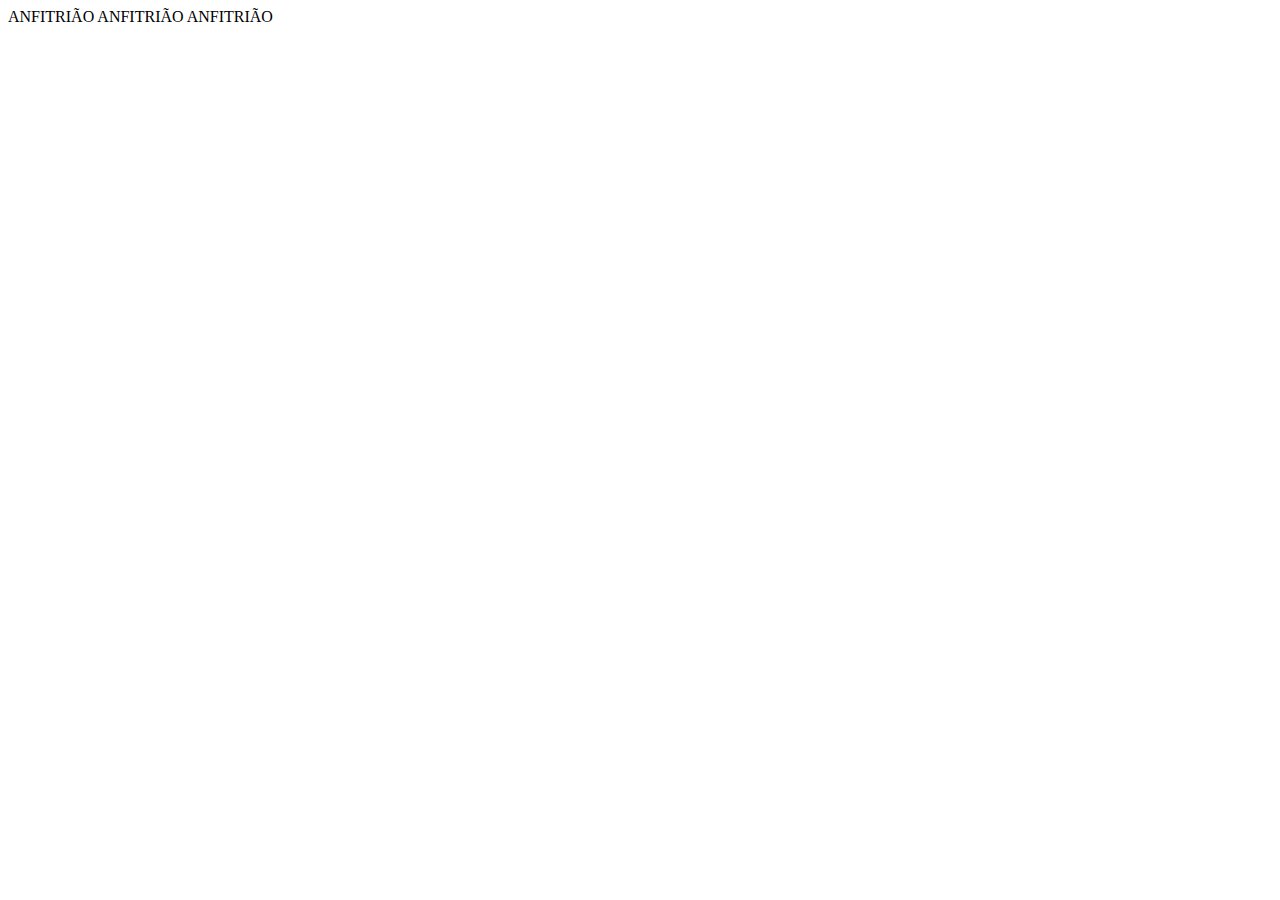
==== index.html @ 02b880a0 "lmpl" ====
<!DOCTYPE html>
<html lang="pt-br">

<head>
    <meta charset="UTF-8">
    <meta http-equiv="X-UA-Compatible" content="IE=edge">
    <meta name="viewport" content="width=device-width, initial-scale=1.0">
    <title>4nFItrião</title>
    <link rel="stylesheet" href="css/style.css">
    <link href='https://fonts.googleapis.com/css?family=Oswald' rel='stylesheet' type='text/css'>
    <link rel="preconnect" href="https://fonts.googleapis.com">
    <link rel="preconnect" href="https://fonts.gstatic.com" crossorigin>
    <link href="https://fonts.googleapis.com/css2?family=Amatic+SC&display=swap" rel="stylesheet">
</head>

<body>

    <div>
        <div class="circle-container">
            <div class="circle"></div>
          </div>
          <div class="circle-container">
            <div class="circle"></div>
          </div>
          <div class="circle-container">
            <div class="circle"></div>
          </div>
          <div class="circle-container">
            <div class="circle"></div>
          </div>
          <div class="circle-container">
            <div class="circle"></div>
          </div>
          <div class="circle-container">
            <div class="circle"></div>
          </div>
          <div class="circle-container">
            <div class="circle"></div>
          </div>
          <div class="circle-container">
            <div class="circle"></div>
          </div>
          <div class="circle-container">
            <div class="circle"></div>
          </div>
          <div class="circle-container">
            <div class="circle"></div>
          </div>
          <div class="circle-container">
            <div class="circle"></div>
          </div>
          <div class="circle-container">
            <div class="circle"></div>
          </div>
          <div class="circle-container">
            <div class="circle"></div>
          </div>
          <div class="circle-container">
            <div class="circle"></div>
          </div>
          <div class="circle-container">
            <div class="circle"></div>
          </div>
          <div class="circle-container">
            <div class="circle"></div>
          </div>
          <div class="circle-container">
            <div class="circle"></div>
          </div>
          <div class="circle-container">
            <div class="circle"></div>
          </div>
          <div class="circle-container">
            <div class="circle"></div>
          </div>
          <div class="circle-container">
            <div class="circle"></div>
          </div>
          <div class="circle-container">
            <div class="circle"></div>
          </div>
          <div class="circle-container">
            <div class="circle"></div>
          </div>
          <div class="circle-container">
            <div class="circle"></div>
          </div>
          <div class="circle-container">
            <div class="circle"></div>
          </div>
          <div class="circle-container">
            <div class="circle"></div>
          </div>
          <div class="circle-container">
            <div class="circle"></div>
          </div>
          <div class="circle-container">
            <div class="circle"></div>
          </div>
          <div class="circle-container">
            <div class="circle"></div>
          </div>
          <div class="circle-container">
            <div class="circle"></div>
          </div>
          <div class="circle-container">
            <div class="circle"></div>
          </div>
          <div class="circle-container">
            <div class="circle"></div>
          </div>
          <div class="circle-container">
            <div class="circle"></div>
          </div>
          <div class="circle-container">
            <div class="circle"></div>
          </div>
          <div class="circle-container">
            <div class="circle"></div>
          </div>
          <div class="circle-container">
            <div class="circle"></div>
          </div>
          <div class="circle-container">
            <div class="circle"></div>
          </div>
          <div class="circle-container">
            <div class="circle"></div>
          </div>
          <div class="circle-container">
            <div class="circle"></div>
          </div>
          <div class="circle-container">
            <div class="circle"></div>
          </div>
          <div class="circle-container">
            <div class="circle"></div>
          </div>
          <div class="circle-container">
            <div class="circle"></div>
          </div>
          <div class="circle-container">
            <div class="circle"></div>
          </div>
          <div class="circle-container">
            <div class="circle"></div>
          </div>
          <div class="circle-container">
            <div class="circle"></div>
          </div>
          <div class="circle-container">
            <div class="circle"></div>
          </div>
          <div class="circle-container">
            <div class="circle"></div>
          </div>
          <div class="circle-container">
            <div class="circle"></div>
          </div>
          <div class="circle-container">
            <div class="circle"></div>
          </div>
          <div class="circle-container">
            <div class="circle"></div>
          </div>
          <div class="circle-container">
            <div class="circle"></div>
          </div>
          <div class="circle-container">
            <div class="circle"></div>
          </div>
          <div class="circle-container">
            <div class="circle"></div>
          </div>
          <div class="circle-container">
            <div class="circle"></div>
          </div>
          <div class="circle-container">
            <div class="circle"></div>
          </div>
          <div class="circle-container">
            <div class="circle"></div>
          </div>
          <div class="circle-container">
            <div class="circle"></div>
          </div>
          <div class="circle-container">
            <div class="circle"></div>
          </div>
          <div class="circle-container">
            <div class="circle"></div>
          </div>
          <div class="circle-container">
            <div class="circle"></div>
          </div>
          <div class="circle-container">
            <div class="circle"></div>
          </div>
          <div class="circle-container">
            <div class="circle"></div>
          </div>
          <div class="circle-container">
            <div class="circle"></div>
          </div>
          <div class="circle-container">
            <div class="circle"></div>
          </div>
          <div class="circle-container">
            <div class="circle"></div>
          </div>
          <div class="circle-container">
            <div class="circle"></div>
          </div>
          <div class="circle-container">
            <div class="circle"></div>
          </div>
          <div class="circle-container">
            <div class="circle"></div>
          </div>
          <div class="circle-container">
            <div class="circle"></div>
          </div>
          <div class="circle-container">
            <div class="circle"></div>
          </div>
          <div class="circle-container">
            <div class="circle"></div>
          </div>
          <div class="circle-container">
            <div class="circle"></div>
          </div>
          <div class="circle-container">
            <div class="circle"></div>
          </div>
          <div class="circle-container">
            <div class="circle"></div>
          </div>
          <div class="circle-container">
            <div class="circle"></div>
          </div>
          <div class="circle-container">
            <div class="circle"></div>
          </div>
          <div class="circle-container">
            <div class="circle"></div>
          </div>
          <div class="circle-container">
            <div class="circle"></div>
          </div>
          <div class="circle-container">
            <div class="circle"></div>
          </div>
          <div class="circle-container">
            <div class="circle"></div>
          </div>
          <div class="circle-container">
            <div class="circle"></div>
          </div>
          <div class="circle-container">
            <div class="circle"></div>
          </div>
          <div class="circle-container">
            <div class="circle"></div>
          </div>
          <div class="circle-container">
            <div class="circle"></div>
          </div>
          <div class="circle-container">
            <div class="circle"></div>
          </div>
          <div class="circle-container">
            <div class="circle"></div>
          </div>
          <div class="circle-container">
            <div class="circle"></div>
          </div>
          <div class="circle-container">
            <div class="circle"></div>
          </div>
          <div class="circle-container">
            <div class="circle"></div>
          </div>
          <div class="circle-container">
            <div class="circle"></div>
          </div>
          <div class="circle-container">
            <div class="circle"></div>
          </div>
          <div class="circle-container">
            <div class="circle"></div>
          </div>
          <div class="circle-container">
            <div class="circle"></div>
          </div>
          <div class="circle-container">
            <div class="circle"></div>
          </div>
          <div class="circle-container">
            <div class="circle"></div>
          </div>
          <div class="circle-container">
            <div class="circle"></div>
          </div>
          <div class="circle-container">
            <div class="circle"></div>
          </div>
          <div class="circle-container">
            <div class="circle"></div>
          </div>
          <div class="circle-container">
            <div class="circle"></div>
          </div>
          <div class="circle-container">
            <div class="circle"></div>
          </div>
          <div class="circle-container">
            <div class="circle"></div>
          </div>
          <div class="circle-container">
            <div class="circle"></div>
          </div>
          <div class="circle-container">
            <div class="circle"></div>
          </div>
          <div class="circle-container">
            <div class="circle"></div>
          </div>
          <div class="circle-container">
            <div class="circle"></div>
          </div>
          <div class="circle-container">
            <div class="circle"></div>
          </div>
          <div class="circle-container">
            <div class="circle"></div>
          </div>
          <div class="circle-container">
            <div class="circle"></div>
          </div>
          <div class="circle-container">
            <div class="circle"></div>
          </div>
          <div class="circle-container">
            <div class="circle"></div>
          </div>
          <div class="circle-container">
            <div class="circle"></div>
          </div>
          <div class="circle-container">
            <div class="circle"></div>
          </div>
          <div class="circle-container">
            <div class="circle"></div>
          </div>
          <div class="circle-container">
            <div class="circle"></div>
          </div>
          <div class="circle-container">
            <div class="circle"></div>
          </div>
          <div class="circle-container">
            <div class="circle"></div>
          </div>
          <div class="circle-container">
            <div class="circle"></div>
          </div>
          <div class="circle-container">
            <div class="circle"></div>
          </div>
          <div class="circle-container">
            <div class="circle"></div>
          </div>
          <div class="circle-container">
            <div class="circle"></div>
          </div>
          <div class="circle-container">
            <div class="circle"></div>
          </div>
          <div class="circle-container">
            <div class="circle"></div>
          </div>
          <div class="circle-container">
            <div class="circle"></div>
          </div>
          <div class="circle-container">
            <div class="circle"></div>
          </div>
          <div class="circle-container">
            <div class="circle"></div>
          </div>
          <div class="circle-container">
            <div class="circle"></div>
          </div>
          <div class="circle-container">
            <div class="circle"></div>
          </div>
          <div class="circle-container">
            <div class="circle"></div>
          </div>
          <div class="circle-container">
            <div class="circle"></div>
          </div>
          <div class="circle-container">
            <div class="circle"></div>
          </div>
          <div class="circle-container">
            <div class="circle"></div>
          </div>
          <div class="circle-container">
            <div class="circle"></div>
          </div>
          <div class="circle-container">
            <div class="circle"></div>
          </div>
          <div class="circle-container">
            <div class="circle"></div>
          </div>
          <div class="circle-container">
            <div class="circle"></div>
          </div>
          <div class="circle-container">
            <div class="circle"></div>
          </div>
          <div class="circle-container">
            <div class="circle"></div>
          </div>
          <div class="circle-container">
            <div class="circle"></div>
          </div>
          <div class="circle-container">
            <div class="circle"></div>
          </div>
          <div class="circle-container">
            <div class="circle"></div>
          </div>
          <div class="circle-container">
            <div class="circle"></div>
          </div>
          <div class="circle-container">
            <div class="circle"></div>
          </div>
          <div class="circle-container">
            <div class="circle"></div>
          </div>
          <div class="circle-container">
            <div class="circle"></div>
          </div>
          <div class="circle-container">
            <div class="circle"></div>
          </div>
          <div class="circle-container">
            <div class="circle"></div>
          </div>
          <div class="circle-container">
            <div class="circle"></div>
          </div>
          <div class="circle-container">
            <div class="circle"></div>
          </div>
          <div class="circle-container">
            <div class="circle"></div>
          </div>
          <div class="circle-container">
            <div class="circle"></div>
          </div>
          <div class="circle-container">
            <div class="circle"></div>
          </div>
          <div class="circle-container">
            <div class="circle"></div>
          </div>
          <div class="circle-container">
            <div class="circle"></div>
          </div>
          <div class="circle-container">
            <div class="circle"></div>
          </div>
          <div class="circle-container">
            <div class="circle"></div>
          </div>
          <div class="circle-container">
            <div class="circle"></div>
          </div>
          <div class="circle-container">
            <div class="circle"></div>
          </div>
          <div class="circle-container">
            <div class="circle"></div>
          </div>
          <div class="circle-container">
            <div class="circle"></div>
          </div>
          <div class="circle-container">
            <div class="circle"></div>
          </div>
          <div class="circle-container">
            <div class="circle"></div>
          </div>
          <div class="circle-container">
            <div class="circle"></div>
          </div>
          <div class="circle-container">
            <div class="circle"></div>
          </div>
          <div class="circle-container">
            <div class="circle"></div>
          </div>
          <div class="circle-container">
            <div class="circle"></div>
          </div>
          <div class="circle-container">
            <div class="circle"></div>
          </div>
          <div class="circle-container">
            <div class="circle"></div>
          </div>
          <div class="circle-container">
            <div class="circle"></div>
          </div>
          <div class="circle-container">
            <div class="circle"></div>
          </div>
          <div class="circle-container">
            <div class="circle"></div>
          </div>
          <div class="circle-container">
            <div class="circle"></div>
          </div>
          <div class="circle-container">
            <div class="circle"></div>
          </div>
          <div class="circle-container">
            <div class="circle"></div>
          </div>
          <div class="circle-container">
            <div class="circle"></div>
          </div>
          <div class="circle-container">
            <div class="circle"></div>
          </div>
          <div class="circle-container">
            <div class="circle"></div>
          </div>
          <div class="circle-container">
            <div class="circle"></div>
          </div>
          <div class="circle-container">
            <div class="circle"></div>
          </div>
          <div class="circle-container">
            <div class="circle"></div>
          </div>
          <div class="circle-container">
            <div class="circle"></div>
          </div>
          <div class="circle-container">
            <div class="circle"></div>
          </div>
          <div class="circle-container">
            <div class="circle"></div>
          </div>
          <div class="circle-container">
            <div class="circle"></div>
          </div>
          <div class="circle-container">
            <div class="circle"></div>
          </div>
          <div class="circle-container">
            <div class="circle"></div>
          </div>
          <div class="circle-container">
            <div class="circle"></div>
          </div>
          <div class="circle-container">
            <div class="circle"></div>
          </div>
          <div class="circle-container">
            <div class="circle"></div>
          </div>
          <div class="circle-container">
            <div class="circle"></div>
          </div>
          <div class="circle-container">
            <div class="circle"></div>
          </div>
          <div class="circle-container">
            <div class="circle"></div>
          </div>
          <div class="circle-container">
            <div class="circle"></div>
          </div>
          <div class="circle-container">
            <div class="circle"></div>
          </div>
          <div class="circle-container">
            <div class="circle"></div>
          </div>
          <div class="circle-container">
            <div class="circle"></div>
          </div>
          <div class="circle-container">
            <div class="circle"></div>
          </div>
          <div class="circle-container">
            <div class="circle"></div>
          </div>
          <div class="circle-container">
            <div class="circle"></div>
          </div>
          <div class="circle-container">
            <div class="circle"></div>
          </div>
          <div class="circle-container">
            <div class="circle"></div>
          </div>
          <div class="circle-container">
            <div class="circle"></div>
          </div>
          <div class="circle-container">
            <div class="circle"></div>
          </div>
          <div class="circle-container">
            <div class="circle"></div>
          </div>
          <div class="circle-container">
            <div class="circle"></div>
          </div>
          <div class="circle-container">
            <div class="circle"></div>
          </div>
          <div class="circle-container">
            <div class="circle"></div>
          </div>
          <div class="circle-container">
            <div class="circle"></div>
          </div>
          <div class="circle-container">
            <div class="circle"></div>
          </div>
          <div class="circle-container">
            <div class="circle"></div>
          </div>
          <div class="circle-container">
            <div class="circle"></div>
          </div>
          <div class="circle-container">
            <div class="circle"></div>
          </div>
          <div class="circle-container">
            <div class="circle"></div>
          </div>
          <div class="circle-container">
            <div class="circle"></div>
          </div>
          <div class="circle-container">
            <div class="circle"></div>
          </div>
          <div class="circle-container">
            <div class="circle"></div>
          </div>
          <div class="circle-container">
            <div class="circle"></div>
          </div>
          <div class="circle-container">
            <div class="circle"></div>
          </div>
          <div class="circle-container">
            <div class="circle"></div>
          </div>
          <div class="circle-container">
            <div class="circle"></div>
          </div>
          <div class="circle-container">
            <div class="circle"></div>
          </div>
          <div class="circle-container">
            <div class="circle"></div>
          </div>
          <div class="circle-container">
            <div class="circle"></div>
          </div>
          <div class="circle-container">
            <div class="circle"></div>
          </div>
          <div class="circle-container">
            <div class="circle"></div>
          </div>
          <div class="circle-container">
            <div class="circle"></div>
          </div>
          <div class="circle-container">
            <div class="circle"></div>
          </div>
          <div class="circle-container">
            <div class="circle"></div>
          </div>
          <div class="circle-container">
            <div class="circle"></div>
          </div>
          <div class="circle-container">
            <div class="circle"></div>
          </div>
          <div class="circle-container">
            <div class="circle"></div>
          </div>
          <div class="circle-container">
            <div class="circle"></div>
          </div>
          <div class="circle-container">
            <div class="circle"></div>
          </div>
          <div class="circle-container">
            <div class="circle"></div>
          </div>
          <div class="circle-container">
            <div class="circle"></div>
          </div>
          <div class="circle-container">
            <div class="circle"></div>
          </div>
          <div class="circle-container">
            <div class="circle"></div>
          </div>
          <div class="circle-container">
            <div class="circle"></div>
          </div>
          <div class="circle-container">
            <div class="circle"></div>
          </div>
          <div class="circle-container">
            <div class="circle"></div>
          </div>
          <div class="circle-container">
            <div class="circle"></div>
          </div>
          <div class="circle-container">
            <div class="circle"></div>
          </div>
          <div class="circle-container">
            <div class="circle"></div>
          </div>
          <div class="circle-container">
            <div class="circle"></div>
          </div>
          <div class="circle-container">
            <div class="circle"></div>
          </div>
          <div class="circle-container">
            <div class="circle"></div>
          </div>
          <div class="circle-container">
            <div class="circle"></div>
          </div>
          <div class="circle-container">
            <div class="circle"></div>
          </div>
          <div class="circle-container">
            <div class="circle"></div>
          </div>
          <div class="circle-container">
            <div class="circle"></div>
          </div>
          <div class="circle-container">
            <div class="circle"></div>
          </div>
          <div class="circle-container">
            <div class="circle"></div>
          </div>
          <div class="circle-container">
            <div class="circle"></div>
          </div>
          <div class="circle-container">
            <div class="circle"></div>
          </div>
          <div class="circle-container">
            <div class="circle"></div>
          </div>
          <div class="circle-container">
            <div class="circle"></div>
          </div>
          <div class="circle-container">
            <div class="circle"></div>
          </div>
          <div class="circle-container">
            <div class="circle"></div>
          </div>
          <div class="circle-container">
            <div class="circle"></div>
          </div>
          <div class="circle-container">
            <div class="circle"></div>
          </div>
          <div class="circle-container">
            <div class="circle"></div>
          </div>
          <div class="circle-container">
            <div class="circle"></div>
          </div>
          <div class="circle-container">
            <div class="circle"></div>
          </div>
          <div class="circle-container">
            <div class="circle"></div>
          </div>
          <div class="circle-container">
            <div class="circle"></div>
          </div>
          <div class="circle-container">
            <div class="circle"></div>
          </div>
          <div class="circle-container">
            <div class="circle"></div>
          </div>
          <div class="circle-container">
            <div class="circle"></div>
          </div>
          <div class="circle-container">
            <div class="circle"></div>
          </div>
          <div class="circle-container">
            <div class="circle"></div>
          </div>
          <div class="circle-container">
            <div class="circle"></div>
          </div>
          <div class="circle-container">
            <div class="circle"></div>
          </div>
          <div class="circle-container">
            <div class="circle"></div>
          </div>
          <div class="circle-container">
            <div class="circle"></div>
          </div>
          <div class="circle-container">
            <div class="circle"></div>
          </div>
          <div class="circle-container">
            <div class="circle"></div>
          </div>
          <div class="circle-container">
            <div class="circle"></div>
          </div>
          <div class="circle-container">
            <div class="circle"></div>
          </div>
          <div class="circle-container">
            <div class="circle"></div>
          </div>
          <div class="circle-container">
            <div class="circle"></div>
          </div>
          <div class="circle-container">
            <div class="circle"></div>
          </div>
          <div class="circle-container">
            <div class="circle"></div>
          </div>
          <div class="circle-container">
            <div class="circle"></div>
          </div>
          <div class="circle-container">
            <div class="circle"></div>
          </div>
          <div class="circle-container">
            <div class="circle"></div>
          </div>
          <div class="circle-container">
            <div class="circle"></div>
          </div>
          <div class="circle-container">
            <div class="circle"></div>
          </div>
          <div class="circle-container">
            <div class="circle"></div>
          </div>
          <div class="circle-container">
            <div class="circle"></div>
          </div>
          <div class="circle-container">
            <div class="circle"></div>
          </div>
          <div class="circle-container">
            <div class="circle"></div>
          </div>
          <div class="circle-container">
            <div class="circle"></div>
          </div>
          <div class="circle-container">
            <div class="circle"></div>
          </div>
          <div class="circle-container">
            <div class="circle"></div>
          </div>
          <div class="circle-container">
            <div class="circle"></div>
          </div>
          <div class="circle-container">
            <div class="circle"></div>
          </div>
          <div class="circle-container">
            <div class="circle"></div>
          </div>
          <div class="circle-container">
            <div class="circle"></div>
          </div>
          <div class="circle-container">
            <div class="circle"></div>
          </div>
          <div class="circle-container">
            <div class="circle"></div>
          </div>
          <div class="circle-container">
            <div class="circle"></div>
          </div>
          <div class="circle-container">
            <div class="circle"></div>
          </div>
          <div class="circle-container">
            <div class="circle"></div>
          </div>
          <div class="circle-container">
            <div class="circle"></div>
          </div>
          <div class="circle-container">
            <div class="circle"></div>
          </div>
          <div class="circle-container">
            <div class="circle"></div>
          </div>
          <div class="circle-container">
            <div class="circle"></div>
          </div>
          <div class="circle-container">
            <div class="circle"></div>
          </div>
          <div class="circle-container">
            <div class="circle"></div>
          </div>
          <div class="circle-container">
            <div class="circle"></div>
          </div>
          <div class="circle-container">
            <div class="circle"></div>
          </div>
          <div class="circle-container">
            <div class="circle"></div>
          </div>
          <div class="circle-container">
            <div class="circle"></div>
          </div>
          <div class="circle-container">
            <div class="circle"></div>
          </div>
          <div class="circle-container">
            <div class="circle"></div>
          </div>
          <div class="circle-container">
            <div class="circle"></div>
          </div>
          <div class="circle-container">
            <div class="circle"></div>
          </div>
          <div class="circle-container">
            <div class="circle"></div>
          </div>
          <div class="circle-container">
            <div class="circle"></div>
          </div>
          <div class="circle-container">
            <div class="circle"></div>
          </div>
          <div class="circle-container">
            <div class="circle"></div>
          </div>
          <div class="circle-container">
            <div class="circle"></div>
          </div>
          <div class="circle-container">
            <div class="circle"></div>
          </div>
          <div class="circle-container">
            <div class="circle"></div>
          </div>
          <div class="circle-container">
            <div class="circle"></div>
          </div>
          <div class="circle-container">
            <div class="circle"></div>
          </div>
          <div class="circle-container">
            <div class="circle"></div>
          </div>
          <div class="circle-container">
            <div class="circle"></div>
          </div>
          <div class="circle-container">
            <div class="circle"></div>
          </div>
          <div class="circle-container">
            <div class="circle"></div>
          </div>
          <div class="circle-container">
            <div class="circle"></div>
          </div>
          <div class="circle-container">
            <div class="circle"></div>
          </div>
          <div class="circle-container">
            <div class="circle"></div>
          </div>
          <div class="circle-container">
            <div class="circle"></div>
          </div>
          <div class="circle-container">
            <div class="circle"></div>
          </div>
          <div class="circle-container">
            <div class="circle"></div>
          </div>
          <div class="circle-container">
            <div class="circle"></div>
          </div>
          <div class="circle-container">
            <div class="circle"></div>
          </div>
          <div class="circle-container">
            <div class="circle"></div>
          </div>
          <div class="circle-container">
            <div class="circle"></div>
          </div>
          <div class="circle-container">
            <div class="circle"></div>
          </div>
          <div class="circle-container">
            <div class="circle"></div>
          </div>
          <div class="circle-container">
            <div class="circle"></div>
          </div>
          <div class="circle-container">
            <div class="circle"></div>
          </div>
          <div class="circle-container">
            <div class="circle"></div>
          </div>
          <div class="circle-container">
            <div class="circle"></div>
          </div>
          <div class="circle-container">
            <div class="circle"></div>
          </div>
          <div class="circle-container">
            <div class="circle"></div>
          </div>
          <div class="circle-container">
            <div class="circle"></div>
          </div>
          <div class="circle-container">
            <div class="circle"></div>
          </div>
          <div class="circle-container">
            <div class="circle"></div>
          </div>
          <div class="circle-container">
            <div class="circle"></div>
          </div>
          <div class="circle-container">
            <div class="circle"></div>
          </div>
          <div class="circle-container">
            <div class="circle"></div>
          </div>
          <div class="circle-container">
            <div class="circle"></div>
          </div>
          <div class="circle-container">
            <div class="circle"></div>
          </div>
          <div class="circle-container">
            <div class="circle"></div>
          </div>
          <div class="circle-container">
            <div class="circle"></div>
          </div>
          <div class="circle-container">
            <div class="circle"></div>
          </div>
          <div class="circle-container">
            <div class="circle"></div>
          </div>
          <div class="circle-container">
            <div class="circle"></div>
          </div>
          <div class="circle-container">
            <div class="circle"></div>
          </div>
          <div class="circle-container">
            <div class="circle"></div>
          </div>
          <div class="circle-container">
            <div class="circle"></div>
          </div>
          <div class="circle-container">
            <div class="circle"></div>
          </div>
          <div class="circle-container">
            <div class="circle"></div>
          </div>
          <div class="circle-container">
            <div class="circle"></div>
          </div>
          <div class="circle-container">
            <div class="circle"></div>
          </div>
          <div class="circle-container">
            <div class="circle"></div>
          </div>
          <div class="circle-container">
            <div class="circle"></div>
          </div>
          <div class="circle-container">
            <div class="circle"></div>
          </div>
          <div class="circle-container">
            <div class="circle"></div>
          </div>
          <div class="circle-container">
            <div class="circle"></div>
          </div>
          <div class="circle-container">
            <div class="circle"></div>
          </div>
          <div class="circle-container">
            <div class="circle"></div>
          </div>
          <div class="circle-container">
            <div class="circle"></div>
          </div>
          <div class="circle-container">
            <div class="circle"></div>
          </div>
          <div class="circle-container">
            <div class="circle"></div>
          </div>
          <div class="circle-container">
            <div class="circle"></div>
          </div>
          <div class="circle-container">
            <div class="circle"></div>
          </div>
          <div class="circle-container">
            <div class="circle"></div>
          </div>
          <div class="circle-container">
            <div class="circle"></div>
          </div>
          <div class="circle-container">
            <div class="circle"></div>
          </div>
          <div class="circle-container">
            <div class="circle"></div>
          </div>
          <div class="circle-container">
            <div class="circle"></div>
          </div>
          <div class="circle-container">
            <div class="circle"></div>
          </div>
          <div class="circle-container">
            <div class="circle"></div>
          </div>
          <div class="circle-container">
            <div class="circle"></div>
          </div>
          <div class="circle-container">
            <div class="circle"></div>
          </div>
          <div class="circle-container">
            <div class="circle"></div>
          </div>
          <div class="circle-container">
            <div class="circle"></div>
          </div>
          <div class="circle-container">
            <div class="circle"></div>
          </div>
          <div class="circle-container">
            <div class="circle"></div>
          </div>
          <div class="circle-container">
            <div class="circle"></div>
          </div>
          <div class="circle-container">
            <div class="circle"></div>
          </div>
          <div class="circle-container">
            <div class="circle"></div>
          </div>
          <div class="circle-container">
            <div class="circle"></div>
          </div>
          <div class="circle-container">
            <div class="circle"></div>
          </div>
          <div class="circle-container">
            <div class="circle"></div>
          </div>
          <div class="circle-container">
            <div class="circle"></div>
          </div>
          <div class="circle-container">
            <div class="circle"></div>
          </div>
          <div class="circle-container">
            <div class="circle"></div>
          </div>
          <div class="circle-container">
            <div class="circle"></div>
          </div>
          <div class="circle-container">
            <div class="circle"></div>
          </div>
          <div class="circle-container">
            <div class="circle"></div>
          </div>
          <div class="circle-container">
            <div class="circle"></div>
          </div>
          <div class="circle-container">
            <div class="circle"></div>
          </div>
          <div class="circle-container">
            <div class="circle"></div>
          </div>
          <div class="circle-container">
            <div class="circle"></div>
          </div>
          <div class="circle-container">
            <div class="circle"></div>
          </div>
          <div class="circle-container">
            <div class="circle"></div>
          </div>
          <div class="circle-container">
            <div class="circle"></div>
          </div>
          <div class="circle-container">
            <div class="circle"></div>
          </div>
          <div class="circle-container">
            <div class="circle"></div>
          </div>
          <div class="circle-container">
            <div class="circle"></div>
          </div>
          <div class="circle-container">
            <div class="circle"></div>
          </div>
          <div class="circle-container">
            <div class="circle"></div>
          </div>
          <div class="circle-container">
            <div class="circle"></div>
          </div>
          <div class="circle-container">
            <div class="circle"></div>
          </div>
          <div class="circle-container">
            <div class="circle"></div>
          </div>
          <div class="circle-container">
            <div class="circle"></div>
          </div>
          <div class="circle-container">
            <div class="circle"></div>
          </div>
          <div class="circle-container">
            <div class="circle"></div>
          </div>
          <div class="circle-container">
            <div class="circle"></div>
          </div>
          <div class="circle-container">
            <div class="circle"></div>
          </div>
          <div class="circle-container">
            <div class="circle"></div>
          </div>
          <div class="circle-container">
            <div class="circle"></div>
          </div>
          <div class="circle-container">
            <div class="circle"></div>
          </div>
          <div class="circle-container">
            <div class="circle"></div>
          </div>
          <div class="circle-container">
            <div class="circle"></div>
          </div>
          <div class="circle-container">
            <div class="circle"></div>
          </div>
          <div class="circle-container">
            <div class="circle"></div>
          </div>
          <div class="circle-container">
            <div class="circle"></div>
          </div>
          <div class="circle-container">
            <div class="circle"></div>
          </div>
          <div class="circle-container">
            <div class="circle"></div>
          </div>
          <div class="circle-container">
            <div class="circle"></div>
          </div>
          <div class="circle-container">
            <div class="circle"></div>
          </div>
          <div class="circle-container">
            <div class="circle"></div>
          </div>
          <div class="circle-container">
            <div class="circle"></div>
          </div>
          <div class="circle-container">
            <div class="circle"></div>
          </div>
          <div class="circle-container">
            <div class="circle"></div>
          </div>
          <div class="circle-container">
            <div class="circle"></div>
          </div>
          <div class="circle-container">
            <div class="circle"></div>
          </div>
          <div class="circle-container">
            <div class="circle"></div>
          </div>
          <div class="circle-container">
            <div class="circle"></div>
          </div>
          <div class="circle-container">
            <div class="circle"></div>
          </div>
          <div class="circle-container">
            <div class="circle"></div>
          </div>
          <div class="circle-container">
            <div class="circle"></div>
          </div>
          <div class="circle-container">
            <div class="circle"></div>
          </div>
          <div class="circle-container">
            <div class="circle"></div>
          </div>
          <div class="circle-container">
            <div class="circle"></div>
          </div>
          <div class="circle-container">
            <div class="circle"></div>
          </div>
          <div class="circle-container">
            <div class="circle"></div>
          </div>
          <div class="circle-container">
            <div class="circle"></div>
          </div>
          <div class="circle-container">
            <div class="circle"></div>
          </div>
          <div class="circle-container">
            <div class="circle"></div>
          </div>
          <div class="circle-container">
            <div class="circle"></div>
          </div>
          <div class="circle-container">
            <div class="circle"></div>
          </div>
          <div class="circle-container">
            <div class="circle"></div>
          </div>
          <div class="circle-container">
            <div class="circle"></div>
          </div>
          <div class="circle-container">
            <div class="circle"></div>
          </div>
          <div class="circle-container">
            <div class="circle"></div>
          </div>
          <div class="circle-container">
            <div class="circle"></div>
          </div>
          <div class="circle-container">
            <div class="circle"></div>
          </div>
          <div class="circle-container">
            <div class="circle"></div>
          </div>
          <div class="circle-container">
            <div class="circle"></div>
          </div>
          <div class="circle-container">
            <div class="circle"></div>
          </div>
          <div class="circle-container">
            <div class="circle"></div>
          </div>
          <div class="circle-container">
            <div class="circle"></div>
          </div>
          <div class="circle-container">
            <div class="circle"></div>
          </div>
          <div class="circle-container">
            <div class="circle"></div>
          </div>
          <div class="circle-container">
            <div class="circle"></div>
          </div>
          <div class="circle-container">
            <div class="circle"></div>
          </div>
          <div class="circle-container">
            <div class="circle"></div>
          </div>
          <div class="circle-container">
            <div class="circle"></div>
          </div>
          <div class="circle-container">
            <div class="circle"></div>
          </div>
          <div class="circle-container">
            <div class="circle"></div>
          </div>
          <div class="circle-container">
            <div class="circle"></div>
          </div>
          <div class="circle-container">
            <div class="circle"></div>
          </div>
          <div class="circle-container">
            <div class="circle"></div>
          </div>
          <div class="circle-container">
            <div class="circle"></div>
          </div>
          <div class="circle-container">
            <div class="circle"></div>
          </div>
          <div class="circle-container">
            <div class="circle"></div>
          </div>
          <div class="circle-container">
            <div class="circle"></div>
          </div>
          <div class="circle-container">
            <div class="circle"></div>
          </div>
          <div class="circle-container">
            <div class="circle"></div>
          </div>
          <div class="circle-container">
            <div class="circle"></div>
          </div>
          <div class="circle-container">
            <div class="circle"></div>
          </div>
          <div class="circle-container">
            <div class="circle"></div>
          </div>
          <div class="circle-container">
            <div class="circle"></div>
          </div>
          <div class="circle-container">
            <div class="circle"></div>
          </div>
          <div class="circle-container">
            <div class="circle"></div>
          </div>
          <div class="circle-container">
            <div class="circle"></div>
          </div>
          <div class="circle-container">
            <div class="circle"></div>
          </div>
          <div class="circle-container">
            <div class="circle"></div>
          </div>
          <div class="circle-container">
            <div class="circle"></div>
          </div>
          <div class="circle-container">
            <div class="circle"></div>
          </div>
          <div class="circle-container">
            <div class="circle"></div>
          </div>
          <div class="circle-container">
            <div class="circle"></div>
          </div>
          <div class="circle-container">
            <div class="circle"></div>
          </div>
          <div class="circle-container">
            <div class="circle"></div>
          </div>
          <div class="circle-container">
            <div class="circle"></div>
          </div>
          <div class="circle-container">
            <div class="circle"></div>
          </div>
          <div class="circle-container">
            <div class="circle"></div>
          </div>
          <div class="circle-container">
            <div class="circle"></div>
          </div>
          <div class="circle-container">
            <div class="circle"></div>
          </div>
          <div class="circle-container">
            <div class="circle"></div>
          </div>
          <div class="circle-container">
            <div class="circle"></div>
          </div>
          <div class="circle-container">
            <div class="circle"></div>
          </div>
          <div class="circle-container">
            <div class="circle"></div>
          </div>
          <div class="circle-container">
            <div class="circle"></div>
          </div>
          <div class="circle-container">
            <div class="circle"></div>
          </div>
          <div class="circle-container">
            <div class="circle"></div>
          </div>
          <div class="circle-container">
            <div class="circle"></div>
          </div>
          <div class="circle-container">
            <div class="circle"></div>
          </div>
          <div class="circle-container">
            <div class="circle"></div>
          </div>
          <div class="circle-container">
            <div class="circle"></div>
          </div>
          <div class="circle-container">
            <div class="circle"></div>
          </div>
          <div class="circle-container">
            <div class="circle"></div>
          </div>
          <div class="circle-container">
            <div class="circle"></div>
          </div>
          <div class="circle-container">
            <div class="circle"></div>
          </div>
          <div class="circle-container">
            <div class="circle"></div>
          </div>
          <div class="circle-container">
            <div class="circle"></div>
          </div>
          <div class="circle-container">
            <div class="circle"></div>
          </div>
          <div class="circle-container">
            <div class="circle"></div>
          </div>
          <div class="circle-container">
            <div class="circle"></div>
          </div>
          <div class="circle-container">
            <div class="circle"></div>
          </div>
          <div class="circle-container">
            <div class="circle"></div>
          </div>
          <div class="circle-container">
            <div class="circle"></div>
          </div>
          <div class="circle-container">
            <div class="circle"></div>
          </div>
          <div class="circle-container">
            <div class="circle"></div>
          </div>
          <div class="circle-container">
            <div class="circle"></div>
          </div>
          <div class="circle-container">
            <div class="circle"></div>
          </div>
          <div class="circle-container">
            <div class="circle"></div>
          </div>
          <div class="circle-container">
            <div class="circle"></div>
          </div>
          <div class="circle-container">
            <div class="circle"></div>
          </div>
          <div class="circle-container">
            <div class="circle"></div>
          </div>
          <div class="circle-container">
            <div class="circle"></div>
          </div>
          <div class="circle-container">
            <div class="circle"></div>
          </div>
          <div class="circle-container">
            <div class="circle"></div>
          </div>
          <div class="circle-container">
            <div class="circle"></div>
          </div>
          <div class="circle-container">
            <div class="circle"></div>
          </div>
          <div class="circle-container">
            <div class="circle"></div>
          </div>
          <div class="circle-container">
            <div class="circle"></div>
          </div>
          <div class="circle-container">
            <div class="circle"></div>
          </div>
          <div class="circle-container">
            <div class="circle"></div>
          </div>
          <div class="circle-container">
            <div class="circle"></div>
          </div>
          <div class="circle-container">
            <div class="circle"></div>
          </div>
          <div class="circle-container">
            <div class="circle"></div>
          </div>
          <div class="circle-container">
            <div class="circle"></div>
          </div>
          <div class="circle-container">
            <div class="circle"></div>
          </div>
          <div class="circle-container">
            <div class="circle"></div>
          </div>
          <div class="circle-container">
            <div class="circle"></div>
          </div>
          <div class="circle-container">
            <div class="circle"></div>
          </div>
          <div class="circle-container">
            <div class="circle"></div>
          </div>
          <div class="circle-container">
            <div class="circle"></div>
          </div>
          <div class="circle-container">
            <div class="circle"></div>
          </div>
          <div class="circle-container">
            <div class="circle"></div>
          </div>
          <div class="circle-container">
            <div class="circle"></div>
          </div>
          <div class="circle-container">
            <div class="circle"></div>
          </div>
          <div class="circle-container">
            <div class="circle"></div>
          </div>
          <div class="circle-container">
            <div class="circle"></div>
          </div>
          <div class="circle-container">
            <div class="circle"></div>
          </div>
          <div class="circle-container">
            <div class="circle"></div>
          </div>
          <div class="circle-container">
            <div class="circle"></div>
          </div>
          <div class="circle-container">
            <div class="circle"></div>
          </div>
          <div class="circle-container">
            <div class="circle"></div>
          </div>
          <div class="circle-container">
            <div class="circle"></div>
          </div>
          <div class="circle-container">
            <div class="circle"></div>
          </div>
          <div class="circle-container">
            <div class="circle"></div>
          </div>
          <div class="circle-container">
            <div class="circle"></div>
          </div>
          <div class="circle-container">
            <div class="circle"></div>
          </div>
          <div class="circle-container">
            <div class="circle"></div>
          </div>
          <div class="circle-container">
            <div class="circle"></div>
          </div>
          <div class="circle-container">
            <div class="circle"></div>
          </div>
          <div class="circle-container">
            <div class="circle"></div>
          </div>
          <div class="circle-container">
            <div class="circle"></div>
          </div>
          <div class="circle-container">
            <div class="circle"></div>
          </div>
          <div class="circle-container">
            <div class="circle"></div>
          </div>
          <div class="circle-container">
            <div class="circle"></div>
          </div>
          <div class="circle-container">
            <div class="circle"></div>
          </div>
          <div class="circle-container">
            <div class="circle"></div>
          </div>
          <div class="circle-container">
            <div class="circle"></div>
          </div>
          <div class="circle-container">
            <div class="circle"></div>
          </div>
          <div class="circle-container">
            <div class="circle"></div>
          </div>
          <div class="circle-container">
            <div class="circle"></div>
          </div>
          <div class="circle-container">
            <div class="circle"></div>
          </div>
          <div class="circle-container">
            <div class="circle"></div>
          </div>
          <div class="circle-container">
            <div class="circle"></div>
          </div>
          <div class="circle-container">
            <div class="circle"></div>
          </div>
          <div class="circle-container">
            <div class="circle"></div>
          </div>
          <div class="circle-container">
            <div class="circle"></div>
          </div>
          <div class="circle-container">
            <div class="circle"></div>
          </div>
          <div class="circle-container">
            <div class="circle"></div>
          </div>
          <div class="circle-container">
            <div class="circle"></div>
          </div>
          <div class="circle-container">
            <div class="circle"></div>
          </div>
          <div class="circle-container">
            <div class="circle"></div>
          </div>
          <div class="circle-container">
            <div class="circle"></div>
          </div>
          <div class="circle-container">
            <div class="circle"></div>
          </div>
          <div class="circle-container">
            <div class="circle"></div>
          </div>
          <div class="circle-container">
            <div class="circle"></div>
          </div>
          <div class="circle-container">
            <div class="circle"></div>
          </div>
          <div class="circle-container">
            <div class="circle"></div>
          </div>
          <div class="circle-container">
            <div class="circle"></div>
          </div>
          <div class="circle-container">
            <div class="circle"></div>
          </div>
          <div class="circle-container">
            <div class="circle"></div>
          </div>
          <div class="circle-container">
            <div class="circle"></div>
          </div>
          <div class="circle-container">
            <div class="circle"></div>
          </div>
          <div class="circle-container">
            <div class="circle"></div>
          </div>
          <div class="circle-container">
            <div class="circle"></div>
          </div>
          <div class="circle-container">
            <div class="circle"></div>
          </div>
          <div class="circle-container">
            <div class="circle"></div>
          </div>
          <div class="circle-container">
            <div class="circle"></div>
          </div>
          <div class="circle-container">
            <div class="circle"></div>
          </div>
          <div class="circle-container">
            <div class="circle"></div>
          </div>
          <div class="circle-container">
            <div class="circle"></div>
          </div>
          <div class="circle-container">
            <div class="circle"></div>
          </div>
          <div class="circle-container">
            <div class="circle"></div>
          </div>
          <div class="circle-container">
            <div class="circle"></div>
          </div>
          <div class="circle-container">
            <div class="circle"></div>
          </div>
          <div class="circle-container">
            <div class="circle"></div>
          </div>
          <div class="circle-container">
            <div class="circle"></div>
          </div>
          <div class="circle-container">
            <div class="circle"></div>
          </div>
          <div class="circle-container">
            <div class="circle"></div>
          </div>
          <div class="circle-container">
            <div class="circle"></div>
          </div>
          <div class="circle-container">
            <div class="circle"></div>
          </div>
          <div class="circle-container">
            <div class="circle"></div>
          </div>
          <div class="circle-container">
            <div class="circle"></div>
          </div>
          <div class="circle-container">
            <div class="circle"></div>
          </div>
          <div class="circle-container">
            <div class="circle"></div>
          </div>
          <div class="circle-container">
            <div class="circle"></div>
          </div>
          <div class="circle-container">
            <div class="circle"></div>
          </div>
          <div class="circle-container">
            <div class="circle"></div>
          </div>
          <div class="circle-container">
            <div class="circle"></div>
          </div>
          <div class="circle-container">
            <div class="circle"></div>
          </div>
          <div class="circle-container">
            <div class="circle"></div>
          </div>
          <div class="circle-container">
            <div class="circle"></div>
          </div>
          <div class="circle-container">
            <div class="circle"></div>
          </div>
          <div class="circle-container">
            <div class="circle"></div>
          </div>
          <div class="circle-container">
            <div class="circle"></div>
          </div>
          <div class="circle-container">
            <div class="circle"></div>
          </div>
          <div class="circle-container">
            <div class="circle"></div>
          </div>
          <div class="circle-container">
            <div class="circle"></div>
          </div>
          <div class="circle-container">
            <div class="circle"></div>
          </div>
          <div class="circle-container">
            <div class="circle"></div>
          </div>
          <div class="circle-container">
            <div class="circle"></div>
          </div>
          <div class="circle-container">
            <div class="circle"></div>
          </div>
          <div class="circle-container">
            <div class="circle"></div>
          </div>
          <div class="circle-container">
            <div class="circle"></div>
          </div>
          <div class="circle-container">
            <div class="circle"></div>
          </div>
          <div class="circle-container">
            <div class="circle"></div>
          </div>
          <div class="circle-container">
            <div class="circle"></div>
          </div>
          <div class="circle-container">
            <div class="circle"></div>
          </div>
          <div class="circle-container">
            <div class="circle"></div>
          </div>
          <div class="circle-container">
            <div class="circle"></div>
          </div>
          <div class="circle-container">
            <div class="circle"></div>
          </div>
          <div class="circle-container">
            <div class="circle"></div>
          </div>
          <div class="circle-container">
            <div class="circle"></div>
          </div>
          <div class="circle-container">
            <div class="circle"></div>
          </div>
          <div class="circle-container">
            <div class="circle"></div>
          </div>
          <div class="circle-container">
            <div class="circle"></div>
          </div>
          <div class="circle-container">
            <div class="circle"></div>
          </div>
          <div class="circle-container">
            <div class="circle"></div>
          </div>
          <div class="circle-container">
            <div class="circle"></div>
          </div>
          <div class="circle-container">
            <div class="circle"></div>
          </div>
          <div class="circle-container">
            <div class="circle"></div>
          </div>
          <div class="circle-container">
            <div class="circle"></div>
          </div>
          <div class="circle-container">
            <div class="circle"></div>
          </div>
          <div class="circle-container">
            <div class="circle"></div>
          </div>
          <div class="circle-container">
            <div class="circle"></div>
          </div>
          <div class="circle-container">
            <div class="circle"></div>
          </div>
          <div class="circle-container">
            <div class="circle"></div>
          </div>
          <div class="circle-container">
            <div class="circle"></div>
          </div>
          <div class="circle-container">
            <div class="circle"></div>
          </div>
          <div class="circle-container">
            <div class="circle"></div>
          </div>
          <div class="circle-container">
            <div class="circle"></div>
          </div>
          <div class="circle-container">
            <div class="circle"></div>
          </div>
          <div class="circle-container">
            <div class="circle"></div>
          </div>
          <div class="circle-container">
            <div class="circle"></div>
          </div>
          <div class="circle-container">
            <div class="circle"></div>
          </div>
          <div class="circle-container">
            <div class="circle"></div>
          </div>
          <div class="circle-container">
            <div class="circle"></div>
          </div>
          <div class="circle-container">
            <div class="circle"></div>
          </div>
          <div class="circle-container">
            <div class="circle"></div>
          </div>
          <div class="circle-container">
            <div class="circle"></div>
          </div>
          <div class="circle-container">
            <div class="circle"></div>
          </div>
          <div class="circle-container">
            <div class="circle"></div>
          </div>
          <div class="circle-container">
            <div class="circle"></div>
          </div>
          <div class="circle-container">
            <div class="circle"></div>
          </div>
          <div class="circle-container">
            <div class="circle"></div>
          </div>
          <div class="circle-container">
            <div class="circle"></div>
          </div>
          <div class="circle-container">
            <div class="circle"></div>
          </div>
          <div class="circle-container">
            <div class="circle"></div>
          </div>
          <div class="circle-container">
            <div class="circle"></div>
          </div>
          <div class="circle-container">
            <div class="circle"></div>
          </div>
          <div class="circle-container">
            <div class="circle"></div>
          </div>
          <div class="circle-container">
            <div class="circle"></div>
          </div>
          <div class="circle-container">
            <div class="circle"></div>
          </div>
          <div class="circle-container">
            <div class="circle"></div>
          </div>
          <div class="circle-container">
            <div class="circle"></div>
          </div>
          <div class="circle-container">
            <div class="circle"></div>
          </div>
          <div class="circle-container">
            <div class="circle"></div>
          </div>
          <div class="circle-container">
            <div class="circle"></div>
          </div>
          <div class="circle-container">
            <div class="circle"></div>
          </div>
          <div class="circle-container">
            <div class="circle"></div>
          </div>
          <div class="circle-container">
            <div class="circle"></div>
          </div>
          <div class="circle-container">
            <div class="circle"></div>
          </div>
          <div class="circle-container">
            <div class="circle"></div>
          </div>
          <div class="circle-container">
            <div class="circle"></div>
          </div>
          <div class="circle-container">
            <div class="circle"></div>
          </div>
          <div class="circle-container">
            <div class="circle"></div>
          </div>
          <div class="circle-container">
            <div class="circle"></div>
          </div>
          <div class="circle-container">
            <div class="circle"></div>
          </div>
          <div class="circle-container">
            <div class="circle"></div>
          </div>
          <div class="circle-container">
            <div class="circle"></div>
          </div>
          <div class="circle-container">
            <div class="circle"></div>
          </div>
          <div class="circle-container">
            <div class="circle"></div>
          </div>
          <div class="circle-container">
            <div class="circle"></div>
          </div>
          <div class="circle-container">
            <div class="circle"></div>
          </div>
          <div class="circle-container">
            <div class="circle"></div>
          </div>
          <div class="circle-container">
            <div class="circle"></div>
          </div>
          <div class="circle-container">
            <div class="circle"></div>
          </div>
          <div class="circle-container">
            <div class="circle"></div>
          </div>
          <div class="circle-container">
            <div class="circle"></div>
          </div>
          <div class="circle-container">
            <div class="circle"></div>
          </div>
          <div class="circle-container">
            <div class="circle"></div>
          </div>
          <div class="circle-container">
            <div class="circle"></div>
          </div>
          <div class="circle-container">
            <div class="circle"></div>
          </div>
          <div class="circle-container">
            <div class="circle"></div>
          </div>
          <div class="circle-container">
            <div class="circle"></div>
          </div>
          <div class="circle-container">
            <div class="circle"></div>
          </div>
          <div class="circle-container">
            <div class="circle"></div>
          </div>
          <div class="circle-container">
            <div class="circle"></div>
          </div>
          <div class="circle-container">
            <div class="circle"></div>
          </div>
          <div class="circle-container">
            <div class="circle"></div>
          </div>
          <div class="circle-container">
            <div class="circle"></div>
          </div>
          <div class="circle-container">
            <div class="circle"></div>
          </div>
          <div class="circle-container">
            <div class="circle"></div>
          </div>
          <div class="circle-container">
            <div class="circle"></div>
          </div>
          <div class="circle-container">
            <div class="circle"></div>
          </div>
          <div class="circle-container">
            <div class="circle"></div>
          </div>
          <div class="circle-container">
            <div class="circle"></div>
          </div>
          <div class="circle-container">
            <div class="circle"></div>
          </div>
          <div class="circle-container">
            <div class="circle"></div>
          </div>
          <div class="circle-container">
            <div class="circle"></div>
          </div>
          <div class="circle-container">
            <div class="circle"></div>
          </div>
          <div class="circle-container">
            <div class="circle"></div>
          </div>
          <div class="circle-container">
            <div class="circle"></div>
          </div>
          <div class="circle-container">
            <div class="circle"></div>
          </div>
          <div class="circle-container">
            <div class="circle"></div>
          </div>
          <div class="circle-container">
            <div class="circle"></div>
          </div>
          <div class="circle-container">
            <div class="circle"></div>
          </div>
          <div class="circle-container">
            <div class="circle"></div>
          </div>
          <div class="circle-container">
            <div class="circle"></div>
          </div>
          <div class="circle-container">
            <div class="circle"></div>
          </div>
          <div class="circle-container">
            <div class="circle"></div>
          </div>
          <div class="circle-container">
            <div class="circle"></div>
          </div>
          <div class="circle-container">
            <div class="circle"></div>
          </div>
          <div class="circle-container">
            <div class="circle"></div>
          </div>
          <div class="circle-container">
            <div class="circle"></div>
          </div>
          <div class="circle-container">
            <div class="circle"></div>
          </div>
          <div class="circle-container">
            <div class="circle"></div>
          </div>
          <div class="circle-container">
            <div class="circle"></div>
          </div>
          <div class="circle-container">
            <div class="circle"></div>
          </div>
          <div class="circle-container">
            <div class="circle"></div>
          </div>
          <div class="circle-container">
            <div class="circle"></div>
          </div>
          <div class="circle-container">
            <div class="circle"></div>
          </div>
          <div class="circle-container">
            <div class="circle"></div>
          </div>
          <div class="circle-container">
            <div class="circle"></div>
          </div>
          <div class="circle-container">
            <div class="circle"></div>
          </div>
          <div class="circle-container">
            <div class="circle"></div>
          </div>
          <div class="circle-container">
            <div class="circle"></div>
          </div>
          <div class="circle-container">
            <div class="circle"></div>
          </div>
          <div class="circle-container">
            <div class="circle"></div>
          </div>
          <div class="circle-container">
            <div class="circle"></div>
          </div>
          <div class="circle-container">
            <div class="circle"></div>
          </div>
          <div class="circle-container">
            <div class="circle"></div>
          </div>
          <div class="circle-container">
            <div class="circle"></div>
          </div>
          <div class="circle-container">
            <div class="circle"></div>
          </div>
          <div class="circle-container">
            <div class="circle"></div>
          </div>
          <div class="circle-container">
            <div class="circle"></div>
          </div>
          <div class="circle-container">
            <div class="circle"></div>
          </div>
          <div class="circle-container">
            <div class="circle"></div>
          </div>
          <div class="circle-container">
            <div class="circle"></div>
          </div>
          <div class="circle-container">
            <div class="circle"></div>
          </div>
          <div class="circle-container">
            <div class="circle"></div>
          </div>
          <div class="circle-container">
            <div class="circle"></div>
          </div>
          <div class="circle-container">
            <div class="circle"></div>
          </div>
          <div class="circle-container">
            <div class="circle"></div>
          </div>
          <div class="circle-container">
            <div class="circle"></div>
          </div>
          <div class="circle-container">
            <div class="circle"></div>
          </div>
          <div class="circle-container">
            <div class="circle"></div>
          </div>
          <div class="circle-container">
            <div class="circle"></div>
          </div>
          <div class="circle-container">
            <div class="circle"></div>
          </div>
          <div class="circle-container">
            <div class="circle"></div>
          </div>
          <div class="circle-container">
            <div class="circle"></div>
          </div>
          <div class="circle-container">
            <div class="circle"></div>
          </div>
          <div class="circle-container">
            <div class="circle"></div>
          </div>
          <div class="circle-container">
            <div class="circle"></div>
          </div>
          <div class="circle-container">
            <div class="circle"></div>
          </div>
          <div class="circle-container">
            <div class="circle"></div>
          </div>
          <div class="circle-container">
            <div class="circle"></div>
          </div>
          <div class="circle-container">
            <div class="circle"></div>
          </div>
          <div class="circle-container">
            <div class="circle"></div>
          </div>
          <div class="circle-container">
            <div class="circle"></div>
          </div>
          <div class="circle-container">
            <div class="circle"></div>
          </div>
          <div class="circle-container">
            <div class="circle"></div>
          </div>
          <div class="circle-container">
            <div class="circle"></div>
          </div>
          <div class="circle-container">
            <div class="circle"></div>
          </div>
          <div class="circle-container">
            <div class="circle"></div>
          </div>
          <div class="circle-container">
            <div class="circle"></div>
          </div>
          <div class="circle-container">
            <div class="circle"></div>
          </div>
          <div class="circle-container">
            <div class="circle"></div>
          </div>
          <div class="circle-container">
            <div class="circle"></div>
          </div>
          <div class="circle-container">
            <div class="circle"></div>
          </div>
          <div class="circle-container">
            <div class="circle"></div>
          </div>
          <div class="circle-container">
            <div class="circle"></div>
          </div>
          <div class="circle-container">
            <div class="circle"></div>
          </div>
          <div class="circle-container">
            <div class="circle"></div>
          </div>
          <div class="circle-container">
            <div class="circle"></div>
          </div>
          <div class="circle-container">
            <div class="circle"></div>
          </div>
          <div class="circle-container">
            <div class="circle"></div>
          </div>
          <div class="circle-container">
            <div class="circle"></div>
          </div>
          <div class="circle-container">
            <div class="circle"></div>
          </div>
          <div class="circle-container">
            <div class="circle"></div>
          </div>
          <div class="circle-container">
            <div class="circle"></div>
          </div>
          <div class="circle-container">
            <div class="circle"></div>
          </div>
          <div class="circle-container">
            <div class="circle"></div>
          </div>
          <div class="circle-container">
            <div class="circle"></div>
          </div>
          <div class="circle-container">
            <div class="circle"></div>
          </div>
          <div class="circle-container">
            <div class="circle"></div>
          </div>
          <div class="circle-container">
            <div class="circle"></div>
          </div>
          <div class="circle-container">
            <div class="circle"></div>
          </div>
          <div class="circle-container">
            <div class="circle"></div>
          </div>
          <div class="circle-container">
            <div class="circle"></div>
          </div>
          <div class="circle-container">
            <div class="circle"></div>
          </div>
          <div class="circle-container">
            <div class="circle"></div>
          </div>
          <div class="circle-container">
            <div class="circle"></div>
          </div>
          <div class="circle-container">
            <div class="circle"></div>
          </div>
          <div class="circle-container">
            <div class="circle"></div>
          </div>
          <div class="circle-container">
            <div class="circle"></div>
          </div>
          <div class="circle-container">
            <div class="circle"></div>
          </div>
          <div class="circle-container">
            <div class="circle"></div>
          </div>
          <div class="circle-container">
            <div class="circle"></div>
          </div>
          <div class="circle-container">
            <div class="circle"></div>
          </div>
          <div class="circle-container">
            <div class="circle"></div>
          </div>
          <div class="circle-container">
            <div class="circle"></div>
          </div>
          <div class="circle-container">
            <div class="circle"></div>
          </div>
          <div class="circle-container">
            <div class="circle"></div>
          </div>
          <div class="circle-container">
            <div class="circle"></div>
          </div>
          <div class="circle-container">
            <div class="circle"></div>
          </div>
          <div class="circle-container">
            <div class="circle"></div>
          </div>
          <div class="circle-container">
            <div class="circle"></div>
          </div>
          <div class="circle-container">
            <div class="circle"></div>
          </div>
          <div class="circle-container">
            <div class="circle"></div>
          </div>
          <div class="circle-container">
            <div class="circle"></div>
          </div>
          <div class="circle-container">
            <div class="circle"></div>
          </div>
          <div class="circle-container">
            <div class="circle"></div>
          </div>
          <div class="circle-container">
            <div class="circle"></div>
          </div>
          <div class="circle-container">
            <div class="circle"></div>
          </div>
          <div class="circle-container">
            <div class="circle"></div>
          </div>
          <div class="circle-container">
            <div class="circle"></div>
          </div>
          <div class="circle-container">
            <div class="circle"></div>
          </div>
          <div class="circle-container">
            <div class="circle"></div>
          </div>
          <div class="circle-container">
            <div class="circle"></div>
          </div>
          <div class="circle-container">
            <div class="circle"></div>
          </div>
          <div class="circle-container">
            <div class="circle"></div>
          </div>
          <div class="circle-container">
            <div class="circle"></div>
          </div>
          <div class="circle-container">
            <div class="circle"></div>
          </div>
          <div class="circle-container">
            <div class="circle"></div>
          </div>
          <div class="circle-container">
            <div class="circle"></div>
          </div>
          <div class="circle-container">
            <div class="circle"></div>
          </div>
          <div class="circle-container">
            <div class="circle"></div>
          </div>
          <div class="circle-container">
            <div class="circle"></div>
          </div>
          <div class="circle-container">
            <div class="circle"></div>
          </div>
          <div class="circle-container">
            <div class="circle"></div>
          </div>
          <div class="circle-container">
            <div class="circle"></div>
          </div>
          <div class="circle-container">
            <div class="circle"></div>
          </div>
          <div class="circle-container">
            <div class="circle"></div>
          </div>
          <div class="circle-container">
            <div class="circle"></div>
          </div>
          <div class="circle-container">
            <div class="circle"></div>
          </div>
          <div class="circle-container">
            <div class="circle"></div>
          </div>
          <div class="circle-container">
            <div class="circle"></div>
          </div>
          <div class="circle-container">
            <div class="circle"></div>
          </div>
          <div class="circle-container">
            <div class="circle"></div>
          </div>
          <div class="circle-container">
            <div class="circle"></div>
          </div>
          <div class="circle-container">
            <div class="circle"></div>
          </div>
          <div class="circle-container">
            <div class="circle"></div>
          </div>
          <div class="circle-container">
            <div class="circle"></div>
          </div>
          <div class="circle-container">
            <div class="circle"></div>
          </div>
          <div class="circle-container">
            <div class="circle"></div>
          </div>
          <div class="circle-container">
            <div class="circle"></div>
          </div>
          <div class="circle-container">
            <div class="circle"></div>
          </div>
          <div class="circle-container">
            <div class="circle"></div>
          </div>
          <div class="circle-container">
            <div class="circle"></div>
          </div>
          <div class="circle-container">
            <div class="circle"></div>
          </div>
          <div class="circle-container">
            <div class="circle"></div>
          </div>
          <div class="circle-container">
            <div class="circle"></div>
          </div>
          <div class="circle-container">
            <div class="circle"></div>
          </div>
          <div class="circle-container">
            <div class="circle"></div>
          </div>
          <div class="circle-container">
            <div class="circle"></div>
          </div>
          <div class="circle-container">
            <div class="circle"></div>
          </div>
          <div class="circle-container">
            <div class="circle"></div>
          </div>
          <div class="circle-container">
            <div class="circle"></div>
          </div>
          <div class="circle-container">
            <div class="circle"></div>
          </div>
          <div class="circle-container">
            <div class="circle"></div>
          </div>
          <div class="circle-container">
            <div class="circle"></div>
          </div>
          <div class="circle-container">
            <div class="circle"></div>
          </div>
          <div class="circle-container">
            <div class="circle"></div>
          </div>
          <div class="circle-container">
            <div class="circle"></div>
          </div>
          <div class="circle-container">
            <div class="circle"></div>
          </div>
          <div class="circle-container">
            <div class="circle"></div>
          </div>
          <div class="circle-container">
            <div class="circle"></div>
          </div>
          <div class="circle-container">
            <div class="circle"></div>
          </div>
          <div class="circle-container">
            <div class="circle"></div>
          </div>
          <div class="circle-container">
            <div class="circle"></div>
          </div>
          <div class="circle-container">
            <div class="circle"></div>
          </div>
          <div class="circle-container">
            <div class="circle"></div>
          </div>
          <div class="circle-container">
            <div class="circle"></div>
          </div>
          <div class="circle-container">
            <div class="circle"></div>
          </div>
          <div class="circle-container">
            <div class="circle"></div>
          </div>
          <div class="circle-container">
            <div class="circle"></div>
          </div>
          <div class="circle-container">
            <div class="circle"></div>
          </div>
          <div class="circle-container">
            <div class="circle"></div>
          </div>
          <div class="circle-container">
            <div class="circle"></div>
          </div>
          <div class="circle-container">
            <div class="circle"></div>
          </div>
          <div class="circle-container">
            <div class="circle"></div>
          </div>
          <div class="circle-container">
            <div class="circle"></div>
          </div>
          <div class="circle-container">
            <div class="circle"></div>
          </div>
          <div class="circle-container">
            <div class="circle"></div>
          </div>
          <div class="circle-container">
            <div class="circle"></div>
          </div>
          <div class="circle-container">
            <div class="circle"></div>
          </div>
          <div class="circle-container">
            <div class="circle"></div>
          </div>
          <div class="circle-container">
            <div class="circle"></div>
          </div>
          <div class="circle-container">
            <div class="circle"></div>
          </div>
          <div class="circle-container">
            <div class="circle"></div>
          </div>
          <div class="circle-container">
            <div class="circle"></div>
          </div>
          <div class="circle-container">
            <div class="circle"></div>
          </div>
          <div class="circle-container">
            <div class="circle"></div>
          </div>
          <div class="circle-container">
            <div class="circle"></div>
          </div>
          <div class="circle-container">
            <div class="circle"></div>
          </div>
          <div class="circle-container">
            <div class="circle"></div>
          </div>
          <div class="circle-container">
            <div class="circle"></div>
          </div>
          <div class="circle-container">
            <div class="circle"></div>
          </div>
          <div class="circle-container">
            <div class="circle"></div>
          </div>
          <div class="circle-container">
            <div class="circle"></div>
          </div>
          <div class="circle-container">
            <div class="circle"></div>
          </div>
          <div class="circle-container">
            <div class="circle"></div>
          </div>
          <div class="circle-container">
            <div class="circle"></div>
          </div>
          <div class="circle-container">
            <div class="circle"></div>
          </div>
          <div class="circle-container">
            <div class="circle"></div>
          </div>
          <div class="circle-container">
            <div class="circle"></div>
          </div>
          <div class="circle-container">
            <div class="circle"></div>
          </div>
          <div class="circle-container">
            <div class="circle"></div>
          </div>
          <div class="circle-container">
            <div class="circle"></div>
          </div>
          <div class="circle-container">
            <div class="circle"></div>
          </div>
          <div class="circle-container">
            <div class="circle"></div>
          </div>
          <div class="circle-container">
            <div class="circle"></div>
          </div>
          <div class="circle-container">
            <div class="circle"></div>
          </div>
          <div class="circle-container">
            <div class="circle"></div>
          </div>
          <div class="circle-container">
            <div class="circle"></div>
          </div>
          <div class="circle-container">
            <div class="circle"></div>
          </div>
          <div class="circle-container">
            <div class="circle"></div>
          </div>
          <div class="circle-container">
            <div class="circle"></div>
          </div>
          <div class="circle-container">
            <div class="circle"></div>
          </div>
          <div class="circle-container">
            <div class="circle"></div>
          </div>
          <div class="circle-container">
            <div class="circle"></div>
          </div>
          <div class="circle-container">
            <div class="circle"></div>
          </div>
          <div class="circle-container">
            <div class="circle"></div>
          </div>
          <div class="circle-container">
            <div class="circle"></div>
          </div>
          <div class="circle-container">
            <div class="circle"></div>
          </div>
          <div class="circle-container">
            <div class="circle"></div>
          </div>
          <div class="circle-container">
            <div class="circle"></div>
          </div>
          <div class="circle-container">
            <div class="circle"></div>
          </div>
          <div class="circle-container">
            <div class="circle"></div>
          </div>
          <div class="circle-container">
            <div class="circle"></div>
          </div>
          <div class="circle-container">
            <div class="circle"></div>
          </div>
          <div class="circle-container">
            <div class="circle"></div>
          </div>
          <div class="circle-container">
            <div class="circle"></div>
          </div>
          <div class="circle-container">
            <div class="circle"></div>
          </div>
          <div class="circle-container">
            <div class="circle"></div>
          </div>
          <div class="circle-container">
            <div class="circle"></div>
          </div>
          <div class="circle-container">
            <div class="circle"></div>
          </div>
          <div class="circle-container">
            <div class="circle"></div>
          </div>
          <div class="circle-container">
            <div class="circle"></div>
          </div>
          <div class="circle-container">
            <div class="circle"></div>
          </div>
          <div class="circle-container">
            <div class="circle"></div>
          </div>
          <div class="circle-container">
            <div class="circle"></div>
          </div>
          <div class="circle-container">
            <div class="circle"></div>
          </div>
          <div class="circle-container">
            <div class="circle"></div>
          </div>
          <div class="circle-container">
            <div class="circle"></div>
          </div>
          <div class="circle-container">
            <div class="circle"></div>
          </div>
          <div class="circle-container">
            <div class="circle"></div>
          </div>
          <div class="circle-container">
            <div class="circle"></div>
          </div>
          <div class="circle-container">
            <div class="circle"></div>
          </div>
          <div class="circle-container">
            <div class="circle"></div>
          </div>
          <div class="circle-container">
            <div class="circle"></div>
          </div>
          <div class="circle-container">
            <div class="circle"></div>
          </div>
          <div class="circle-container">
            <div class="circle"></div>
          </div>
          <div class="circle-container">
            <div class="circle"></div>
          </div>
          <div class="circle-container">
            <div class="circle"></div>
          </div>
          <div class="circle-container">
            <div class="circle"></div>
          </div>
    </div>

    <div class="container">
        <div class="box">
            <div class="containerr">
                <div class="stack" style="--stacks: 3;">
                    <span style="--index: 0;">ANFITRIÃO</span>
                    <span style="--index: 1;">ANFITRIÃO</span>
                    <span style="--index: 2;">ANFITRIÃO</span>
                </div>
            </div>
            <div class="wrapper">
                <div class="border"></div>
                <div class="main-element"></div>
            </div>
        </div>
    </div>
</body>

</html>
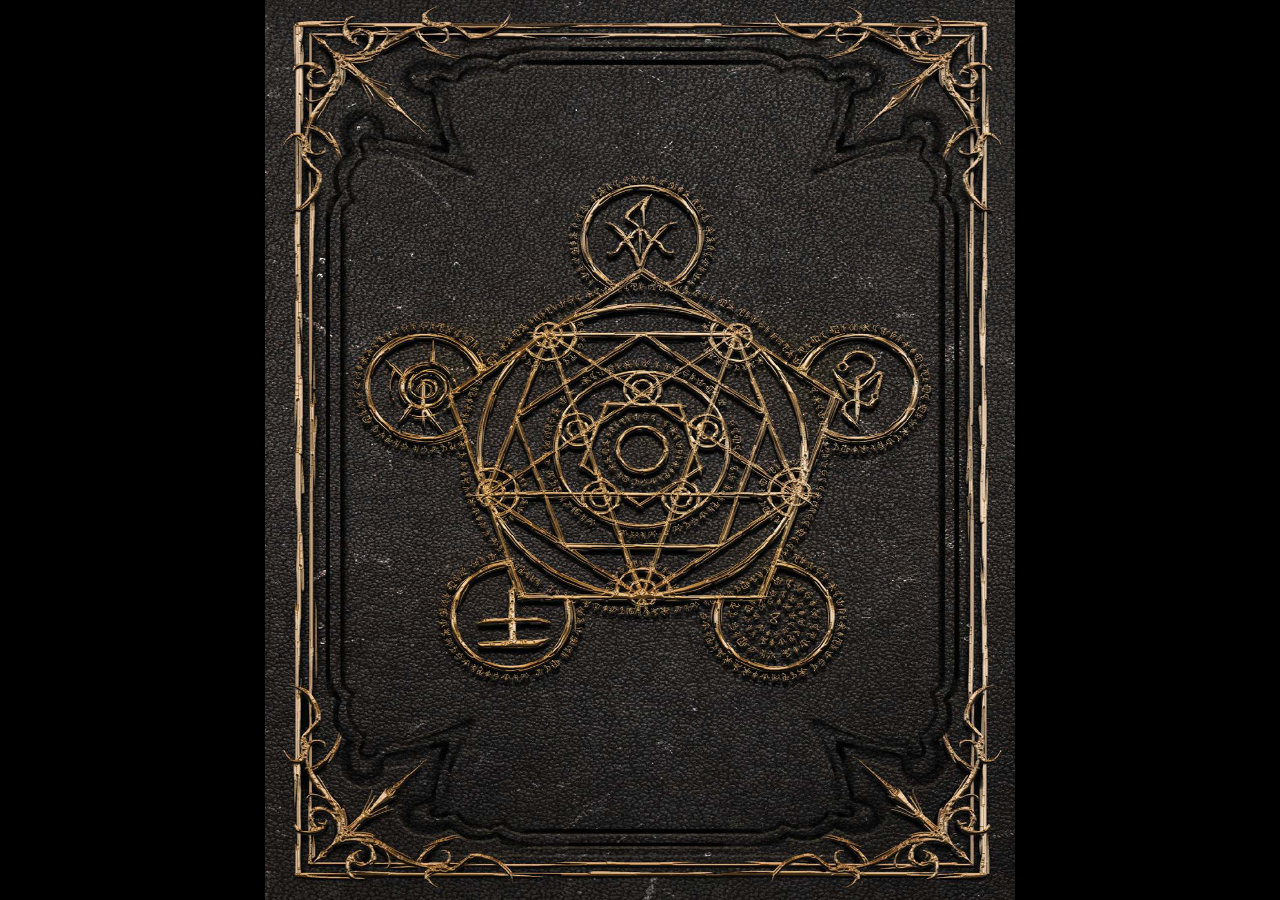
==== commit d34f65e3: "gvcnb" ====
--- a/index.html
+++ b/index.html
@@ -1,3038 +1,16 @@
 <!DOCTYPE html>
 <html lang="pt-br">
-
-<head>
-    <meta charset="UTF-8">
-    <meta http-equiv="X-UA-Compatible" content="IE=edge">
-    <meta name="viewport" content="width=device-width, initial-scale=1.0">
-    <title>4nFItrião</title>
-    <link rel="stylesheet" href="css/style.css">
-    <link href='https://fonts.googleapis.com/css?family=Oswald' rel='stylesheet' type='text/css'>
-    <link rel="preconnect" href="https://fonts.googleapis.com">
-    <link rel="preconnect" href="https://fonts.gstatic.com" crossorigin>
-    <link href="https://fonts.googleapis.com/css2?family=Amatic+SC&display=swap" rel="stylesheet">
-</head>
-
-<body>
-
-    <div>
-        <div class="circle-container">
-            <div class="circle"></div>
-          </div>
-          <div class="circle-container">
-            <div class="circle"></div>
-          </div>
-          <div class="circle-container">
-            <div class="circle"></div>
-          </div>
-          <div class="circle-container">
-            <div class="circle"></div>
-          </div>
-          <div class="circle-container">
-            <div class="circle"></div>
-          </div>
-          <div class="circle-container">
-            <div class="circle"></div>
-          </div>
-          <div class="circle-container">
-            <div class="circle"></div>
-          </div>
-          <div class="circle-container">
-            <div class="circle"></div>
-          </div>
-          <div class="circle-container">
-            <div class="circle"></div>
-          </div>
-          <div class="circle-container">
-            <div class="circle"></div>
-          </div>
-          <div class="circle-container">
-            <div class="circle"></div>
-          </div>
-          <div class="circle-container">
-            <div class="circle"></div>
-          </div>
-          <div class="circle-container">
-            <div class="circle"></div>
-          </div>
-          <div class="circle-container">
-            <div class="circle"></div>
-          </div>
-          <div class="circle-container">
-            <div class="circle"></div>
-          </div>
-          <div class="circle-container">
-            <div class="circle"></div>
-          </div>
-          <div class="circle-container">
-            <div class="circle"></div>
-          </div>
-          <div class="circle-container">
-            <div class="circle"></div>
-          </div>
-          <div class="circle-container">
-            <div class="circle"></div>
-          </div>
-          <div class="circle-container">
-            <div class="circle"></div>
-          </div>
-          <div class="circle-container">
-            <div class="circle"></div>
-          </div>
-          <div class="circle-container">
-            <div class="circle"></div>
-          </div>
-          <div class="circle-container">
-            <div class="circle"></div>
-          </div>
-          <div class="circle-container">
-            <div class="circle"></div>
-          </div>
-          <div class="circle-container">
-            <div class="circle"></div>
-          </div>
-          <div class="circle-container">
-            <div class="circle"></div>
-          </div>
-          <div class="circle-container">
-            <div class="circle"></div>
-          </div>
-          <div class="circle-container">
-            <div class="circle"></div>
-          </div>
-          <div class="circle-container">
-            <div class="circle"></div>
-          </div>
-          <div class="circle-container">
-            <div class="circle"></div>
-          </div>
-          <div class="circle-container">
-            <div class="circle"></div>
-          </div>
-          <div class="circle-container">
-            <div class="circle"></div>
-          </div>
-          <div class="circle-container">
-            <div class="circle"></div>
-          </div>
-          <div class="circle-container">
-            <div class="circle"></div>
-          </div>
-          <div class="circle-container">
-            <div class="circle"></div>
-          </div>
-          <div class="circle-container">
-            <div class="circle"></div>
-          </div>
-          <div class="circle-container">
-            <div class="circle"></div>
-          </div>
-          <div class="circle-container">
-            <div class="circle"></div>
-          </div>
-          <div class="circle-container">
-            <div class="circle"></div>
-          </div>
-          <div class="circle-container">
-            <div class="circle"></div>
-          </div>
-          <div class="circle-container">
-            <div class="circle"></div>
-          </div>
-          <div class="circle-container">
-            <div class="circle"></div>
-          </div>
-          <div class="circle-container">
-            <div class="circle"></div>
-          </div>
-          <div class="circle-container">
-            <div class="circle"></div>
-          </div>
-          <div class="circle-container">
-            <div class="circle"></div>
-          </div>
-          <div class="circle-container">
-            <div class="circle"></div>
-          </div>
-          <div class="circle-container">
-            <div class="circle"></div>
-          </div>
-          <div class="circle-container">
-            <div class="circle"></div>
-          </div>
-          <div class="circle-container">
-            <div class="circle"></div>
-          </div>
-          <div class="circle-container">
-            <div class="circle"></div>
-          </div>
-          <div class="circle-container">
-            <div class="circle"></div>
-          </div>
-          <div class="circle-container">
-            <div class="circle"></div>
-          </div>
-          <div class="circle-container">
-            <div class="circle"></div>
-          </div>
-          <div class="circle-container">
-            <div class="circle"></div>
-          </div>
-          <div class="circle-container">
-            <div class="circle"></div>
-          </div>
-          <div class="circle-container">
-            <div class="circle"></div>
-          </div>
-          <div class="circle-container">
-            <div class="circle"></div>
-          </div>
-          <div class="circle-container">
-            <div class="circle"></div>
-          </div>
-          <div class="circle-container">
-            <div class="circle"></div>
-          </div>
-          <div class="circle-container">
-            <div class="circle"></div>
-          </div>
-          <div class="circle-container">
-            <div class="circle"></div>
-          </div>
-          <div class="circle-container">
-            <div class="circle"></div>
-          </div>
-          <div class="circle-container">
-            <div class="circle"></div>
-          </div>
-          <div class="circle-container">
-            <div class="circle"></div>
-          </div>
-          <div class="circle-container">
-            <div class="circle"></div>
-          </div>
-          <div class="circle-container">
-            <div class="circle"></div>
-          </div>
-          <div class="circle-container">
-            <div class="circle"></div>
-          </div>
-          <div class="circle-container">
-            <div class="circle"></div>
-          </div>
-          <div class="circle-container">
-            <div class="circle"></div>
-          </div>
-          <div class="circle-container">
-            <div class="circle"></div>
-          </div>
-          <div class="circle-container">
-            <div class="circle"></div>
-          </div>
-          <div class="circle-container">
-            <div class="circle"></div>
-          </div>
-          <div class="circle-container">
-            <div class="circle"></div>
-          </div>
-          <div class="circle-container">
-            <div class="circle"></div>
-          </div>
-          <div class="circle-container">
-            <div class="circle"></div>
-          </div>
-          <div class="circle-container">
-            <div class="circle"></div>
-          </div>
-          <div class="circle-container">
-            <div class="circle"></div>
-          </div>
-          <div class="circle-container">
-            <div class="circle"></div>
-          </div>
-          <div class="circle-container">
-            <div class="circle"></div>
-          </div>
-          <div class="circle-container">
-            <div class="circle"></div>
-          </div>
-          <div class="circle-container">
-            <div class="circle"></div>
-          </div>
-          <div class="circle-container">
-            <div class="circle"></div>
-          </div>
-          <div class="circle-container">
-            <div class="circle"></div>
-          </div>
-          <div class="circle-container">
-            <div class="circle"></div>
-          </div>
-          <div class="circle-container">
-            <div class="circle"></div>
-          </div>
-          <div class="circle-container">
-            <div class="circle"></div>
-          </div>
-          <div class="circle-container">
-            <div class="circle"></div>
-          </div>
-          <div class="circle-container">
-            <div class="circle"></div>
-          </div>
-          <div class="circle-container">
-            <div class="circle"></div>
-          </div>
-          <div class="circle-container">
-            <div class="circle"></div>
-          </div>
-          <div class="circle-container">
-            <div class="circle"></div>
-          </div>
-          <div class="circle-container">
-            <div class="circle"></div>
-          </div>
-          <div class="circle-container">
-            <div class="circle"></div>
-          </div>
-          <div class="circle-container">
-            <div class="circle"></div>
-          </div>
-          <div class="circle-container">
-            <div class="circle"></div>
-          </div>
-          <div class="circle-container">
-            <div class="circle"></div>
-          </div>
-          <div class="circle-container">
-            <div class="circle"></div>
-          </div>
-          <div class="circle-container">
-            <div class="circle"></div>
-          </div>
-          <div class="circle-container">
-            <div class="circle"></div>
-          </div>
-          <div class="circle-container">
-            <div class="circle"></div>
-          </div>
-          <div class="circle-container">
-            <div class="circle"></div>
-          </div>
-          <div class="circle-container">
-            <div class="circle"></div>
-          </div>
-          <div class="circle-container">
-            <div class="circle"></div>
-          </div>
-          <div class="circle-container">
-            <div class="circle"></div>
-          </div>
-          <div class="circle-container">
-            <div class="circle"></div>
-          </div>
-          <div class="circle-container">
-            <div class="circle"></div>
-          </div>
-          <div class="circle-container">
-            <div class="circle"></div>
-          </div>
-          <div class="circle-container">
-            <div class="circle"></div>
-          </div>
-          <div class="circle-container">
-            <div class="circle"></div>
-          </div>
-          <div class="circle-container">
-            <div class="circle"></div>
-          </div>
-          <div class="circle-container">
-            <div class="circle"></div>
-          </div>
-          <div class="circle-container">
-            <div class="circle"></div>
-          </div>
-          <div class="circle-container">
-            <div class="circle"></div>
-          </div>
-          <div class="circle-container">
-            <div class="circle"></div>
-          </div>
-          <div class="circle-container">
-            <div class="circle"></div>
-          </div>
-          <div class="circle-container">
-            <div class="circle"></div>
-          </div>
-          <div class="circle-container">
-            <div class="circle"></div>
-          </div>
-          <div class="circle-container">
-            <div class="circle"></div>
-          </div>
-          <div class="circle-container">
-            <div class="circle"></div>
-          </div>
-          <div class="circle-container">
-            <div class="circle"></div>
-          </div>
-          <div class="circle-container">
-            <div class="circle"></div>
-          </div>
-          <div class="circle-container">
-            <div class="circle"></div>
-          </div>
-          <div class="circle-container">
-            <div class="circle"></div>
-          </div>
-          <div class="circle-container">
-            <div class="circle"></div>
-          </div>
-          <div class="circle-container">
-            <div class="circle"></div>
-          </div>
-          <div class="circle-container">
-            <div class="circle"></div>
-          </div>
-          <div class="circle-container">
-            <div class="circle"></div>
-          </div>
-          <div class="circle-container">
-            <div class="circle"></div>
-          </div>
-          <div class="circle-container">
-            <div class="circle"></div>
-          </div>
-          <div class="circle-container">
-            <div class="circle"></div>
-          </div>
-          <div class="circle-container">
-            <div class="circle"></div>
-          </div>
-          <div class="circle-container">
-            <div class="circle"></div>
-          </div>
-          <div class="circle-container">
-            <div class="circle"></div>
-          </div>
-          <div class="circle-container">
-            <div class="circle"></div>
-          </div>
-          <div class="circle-container">
-            <div class="circle"></div>
-          </div>
-          <div class="circle-container">
-            <div class="circle"></div>
-          </div>
-          <div class="circle-container">
-            <div class="circle"></div>
-          </div>
-          <div class="circle-container">
-            <div class="circle"></div>
-          </div>
-          <div class="circle-container">
-            <div class="circle"></div>
-          </div>
-          <div class="circle-container">
-            <div class="circle"></div>
-          </div>
-          <div class="circle-container">
-            <div class="circle"></div>
-          </div>
-          <div class="circle-container">
-            <div class="circle"></div>
-          </div>
-          <div class="circle-container">
-            <div class="circle"></div>
-          </div>
-          <div class="circle-container">
-            <div class="circle"></div>
-          </div>
-          <div class="circle-container">
-            <div class="circle"></div>
-          </div>
-          <div class="circle-container">
-            <div class="circle"></div>
-          </div>
-          <div class="circle-container">
-            <div class="circle"></div>
-          </div>
-          <div class="circle-container">
-            <div class="circle"></div>
-          </div>
-          <div class="circle-container">
-            <div class="circle"></div>
-          </div>
-          <div class="circle-container">
-            <div class="circle"></div>
-          </div>
-          <div class="circle-container">
-            <div class="circle"></div>
-          </div>
-          <div class="circle-container">
-            <div class="circle"></div>
-          </div>
-          <div class="circle-container">
-            <div class="circle"></div>
-          </div>
-          <div class="circle-container">
-            <div class="circle"></div>
-          </div>
-          <div class="circle-container">
-            <div class="circle"></div>
-          </div>
-          <div class="circle-container">
-            <div class="circle"></div>
-          </div>
-          <div class="circle-container">
-            <div class="circle"></div>
-          </div>
-          <div class="circle-container">
-            <div class="circle"></div>
-          </div>
-          <div class="circle-container">
-            <div class="circle"></div>
-          </div>
-          <div class="circle-container">
-            <div class="circle"></div>
-          </div>
-          <div class="circle-container">
-            <div class="circle"></div>
-          </div>
-          <div class="circle-container">
-            <div class="circle"></div>
-          </div>
-          <div class="circle-container">
-            <div class="circle"></div>
-          </div>
-          <div class="circle-container">
-            <div class="circle"></div>
-          </div>
-          <div class="circle-container">
-            <div class="circle"></div>
-          </div>
-          <div class="circle-container">
-            <div class="circle"></div>
-          </div>
-          <div class="circle-container">
-            <div class="circle"></div>
-          </div>
-          <div class="circle-container">
-            <div class="circle"></div>
-          </div>
-          <div class="circle-container">
-            <div class="circle"></div>
-          </div>
-          <div class="circle-container">
-            <div class="circle"></div>
-          </div>
-          <div class="circle-container">
-            <div class="circle"></div>
-          </div>
-          <div class="circle-container">
-            <div class="circle"></div>
-          </div>
-          <div class="circle-container">
-            <div class="circle"></div>
-          </div>
-          <div class="circle-container">
-            <div class="circle"></div>
-          </div>
-          <div class="circle-container">
-            <div class="circle"></div>
-          </div>
-          <div class="circle-container">
-            <div class="circle"></div>
-          </div>
-          <div class="circle-container">
-            <div class="circle"></div>
-          </div>
-          <div class="circle-container">
-            <div class="circle"></div>
-          </div>
-          <div class="circle-container">
-            <div class="circle"></div>
-          </div>
-          <div class="circle-container">
-            <div class="circle"></div>
-          </div>
-          <div class="circle-container">
-            <div class="circle"></div>
-          </div>
-          <div class="circle-container">
-            <div class="circle"></div>
-          </div>
-          <div class="circle-container">
-            <div class="circle"></div>
-          </div>
-          <div class="circle-container">
-            <div class="circle"></div>
-          </div>
-          <div class="circle-container">
-            <div class="circle"></div>
-          </div>
-          <div class="circle-container">
-            <div class="circle"></div>
-          </div>
-          <div class="circle-container">
-            <div class="circle"></div>
-          </div>
-          <div class="circle-container">
-            <div class="circle"></div>
-          </div>
-          <div class="circle-container">
-            <div class="circle"></div>
-          </div>
-          <div class="circle-container">
-            <div class="circle"></div>
-          </div>
-          <div class="circle-container">
-            <div class="circle"></div>
-          </div>
-          <div class="circle-container">
-            <div class="circle"></div>
-          </div>
-          <div class="circle-container">
-            <div class="circle"></div>
-          </div>
-          <div class="circle-container">
-            <div class="circle"></div>
-          </div>
-          <div class="circle-container">
-            <div class="circle"></div>
-          </div>
-          <div class="circle-container">
-            <div class="circle"></div>
-          </div>
-          <div class="circle-container">
-            <div class="circle"></div>
-          </div>
-          <div class="circle-container">
-            <div class="circle"></div>
-          </div>
-          <div class="circle-container">
-            <div class="circle"></div>
-          </div>
-          <div class="circle-container">
-            <div class="circle"></div>
-          </div>
-          <div class="circle-container">
-            <div class="circle"></div>
-          </div>
-          <div class="circle-container">
-            <div class="circle"></div>
-          </div>
-          <div class="circle-container">
-            <div class="circle"></div>
-          </div>
-          <div class="circle-container">
-            <div class="circle"></div>
-          </div>
-          <div class="circle-container">
-            <div class="circle"></div>
-          </div>
-          <div class="circle-container">
-            <div class="circle"></div>
-          </div>
-          <div class="circle-container">
-            <div class="circle"></div>
-          </div>
-          <div class="circle-container">
-            <div class="circle"></div>
-          </div>
-          <div class="circle-container">
-            <div class="circle"></div>
-          </div>
-          <div class="circle-container">
-            <div class="circle"></div>
-          </div>
-          <div class="circle-container">
-            <div class="circle"></div>
-          </div>
-          <div class="circle-container">
-            <div class="circle"></div>
-          </div>
-          <div class="circle-container">
-            <div class="circle"></div>
-          </div>
-          <div class="circle-container">
-            <div class="circle"></div>
-          </div>
-          <div class="circle-container">
-            <div class="circle"></div>
-          </div>
-          <div class="circle-container">
-            <div class="circle"></div>
-          </div>
-          <div class="circle-container">
-            <div class="circle"></div>
-          </div>
-          <div class="circle-container">
-            <div class="circle"></div>
-          </div>
-          <div class="circle-container">
-            <div class="circle"></div>
-          </div>
-          <div class="circle-container">
-            <div class="circle"></div>
-          </div>
-          <div class="circle-container">
-            <div class="circle"></div>
-          </div>
-          <div class="circle-container">
-            <div class="circle"></div>
-          </div>
-          <div class="circle-container">
-            <div class="circle"></div>
-          </div>
-          <div class="circle-container">
-            <div class="circle"></div>
-          </div>
-          <div class="circle-container">
-            <div class="circle"></div>
-          </div>
-          <div class="circle-container">
-            <div class="circle"></div>
-          </div>
-          <div class="circle-container">
-            <div class="circle"></div>
-          </div>
-          <div class="circle-container">
-            <div class="circle"></div>
-          </div>
-          <div class="circle-container">
-            <div class="circle"></div>
-          </div>
-          <div class="circle-container">
-            <div class="circle"></div>
-          </div>
-          <div class="circle-container">
-            <div class="circle"></div>
-          </div>
-          <div class="circle-container">
-            <div class="circle"></div>
-          </div>
-          <div class="circle-container">
-            <div class="circle"></div>
-          </div>
-          <div class="circle-container">
-            <div class="circle"></div>
-          </div>
-          <div class="circle-container">
-            <div class="circle"></div>
-          </div>
-          <div class="circle-container">
-            <div class="circle"></div>
-          </div>
-          <div class="circle-container">
-            <div class="circle"></div>
-          </div>
-          <div class="circle-container">
-            <div class="circle"></div>
-          </div>
-          <div class="circle-container">
-            <div class="circle"></div>
-          </div>
-          <div class="circle-container">
-            <div class="circle"></div>
-          </div>
-          <div class="circle-container">
-            <div class="circle"></div>
-          </div>
-          <div class="circle-container">
-            <div class="circle"></div>
-          </div>
-          <div class="circle-container">
-            <div class="circle"></div>
-          </div>
-          <div class="circle-container">
-            <div class="circle"></div>
-          </div>
-          <div class="circle-container">
-            <div class="circle"></div>
-          </div>
-          <div class="circle-container">
-            <div class="circle"></div>
-          </div>
-          <div class="circle-container">
-            <div class="circle"></div>
-          </div>
-          <div class="circle-container">
-            <div class="circle"></div>
-          </div>
-          <div class="circle-container">
-            <div class="circle"></div>
-          </div>
-          <div class="circle-container">
-            <div class="circle"></div>
-          </div>
-          <div class="circle-container">
-            <div class="circle"></div>
-          </div>
-          <div class="circle-container">
-            <div class="circle"></div>
-          </div>
-          <div class="circle-container">
-            <div class="circle"></div>
-          </div>
-          <div class="circle-container">
-            <div class="circle"></div>
-          </div>
-          <div class="circle-container">
-            <div class="circle"></div>
-          </div>
-          <div class="circle-container">
-            <div class="circle"></div>
-          </div>
-          <div class="circle-container">
-            <div class="circle"></div>
-          </div>
-          <div class="circle-container">
-            <div class="circle"></div>
-          </div>
-          <div class="circle-container">
-            <div class="circle"></div>
-          </div>
-          <div class="circle-container">
-            <div class="circle"></div>
-          </div>
-          <div class="circle-container">
-            <div class="circle"></div>
-          </div>
-          <div class="circle-container">
-            <div class="circle"></div>
-          </div>
-          <div class="circle-container">
-            <div class="circle"></div>
-          </div>
-          <div class="circle-container">
-            <div class="circle"></div>
-          </div>
-          <div class="circle-container">
-            <div class="circle"></div>
-          </div>
-          <div class="circle-container">
-            <div class="circle"></div>
-          </div>
-          <div class="circle-container">
-            <div class="circle"></div>
-          </div>
-          <div class="circle-container">
-            <div class="circle"></div>
-          </div>
-          <div class="circle-container">
-            <div class="circle"></div>
-          </div>
-          <div class="circle-container">
-            <div class="circle"></div>
-          </div>
-          <div class="circle-container">
-            <div class="circle"></div>
-          </div>
-          <div class="circle-container">
-            <div class="circle"></div>
-          </div>
-          <div class="circle-container">
-            <div class="circle"></div>
-          </div>
-          <div class="circle-container">
-            <div class="circle"></div>
-          </div>
-          <div class="circle-container">
-            <div class="circle"></div>
-          </div>
-          <div class="circle-container">
-            <div class="circle"></div>
-          </div>
-          <div class="circle-container">
-            <div class="circle"></div>
-          </div>
-          <div class="circle-container">
-            <div class="circle"></div>
-          </div>
-          <div class="circle-container">
-            <div class="circle"></div>
-          </div>
-          <div class="circle-container">
-            <div class="circle"></div>
-          </div>
-          <div class="circle-container">
-            <div class="circle"></div>
-          </div>
-          <div class="circle-container">
-            <div class="circle"></div>
-          </div>
-          <div class="circle-container">
-            <div class="circle"></div>
-          </div>
-          <div class="circle-container">
-            <div class="circle"></div>
-          </div>
-          <div class="circle-container">
-            <div class="circle"></div>
-          </div>
-          <div class="circle-container">
-            <div class="circle"></div>
-          </div>
-          <div class="circle-container">
-            <div class="circle"></div>
-          </div>
-          <div class="circle-container">
-            <div class="circle"></div>
-          </div>
-          <div class="circle-container">
-            <div class="circle"></div>
-          </div>
-          <div class="circle-container">
-            <div class="circle"></div>
-          </div>
-          <div class="circle-container">
-            <div class="circle"></div>
-          </div>
-          <div class="circle-container">
-            <div class="circle"></div>
-          </div>
-          <div class="circle-container">
-            <div class="circle"></div>
-          </div>
-          <div class="circle-container">
-            <div class="circle"></div>
-          </div>
-          <div class="circle-container">
-            <div class="circle"></div>
-          </div>
-          <div class="circle-container">
-            <div class="circle"></div>
-          </div>
-          <div class="circle-container">
-            <div class="circle"></div>
-          </div>
-          <div class="circle-container">
-            <div class="circle"></div>
-          </div>
-          <div class="circle-container">
-            <div class="circle"></div>
-          </div>
-          <div class="circle-container">
-            <div class="circle"></div>
-          </div>
-          <div class="circle-container">
-            <div class="circle"></div>
-          </div>
-          <div class="circle-container">
-            <div class="circle"></div>
-          </div>
-          <div class="circle-container">
-            <div class="circle"></div>
-          </div>
-          <div class="circle-container">
-            <div class="circle"></div>
-          </div>
-          <div class="circle-container">
-            <div class="circle"></div>
-          </div>
-          <div class="circle-container">
-            <div class="circle"></div>
-          </div>
-          <div class="circle-container">
-            <div class="circle"></div>
-          </div>
-          <div class="circle-container">
-            <div class="circle"></div>
-          </div>
-          <div class="circle-container">
-            <div class="circle"></div>
-          </div>
-          <div class="circle-container">
-            <div class="circle"></div>
-          </div>
-          <div class="circle-container">
-            <div class="circle"></div>
-          </div>
-          <div class="circle-container">
-            <div class="circle"></div>
-          </div>
-          <div class="circle-container">
-            <div class="circle"></div>
-          </div>
-          <div class="circle-container">
-            <div class="circle"></div>
-          </div>
-          <div class="circle-container">
-            <div class="circle"></div>
-          </div>
-          <div class="circle-container">
-            <div class="circle"></div>
-          </div>
-          <div class="circle-container">
-            <div class="circle"></div>
-          </div>
-          <div class="circle-container">
-            <div class="circle"></div>
-          </div>
-          <div class="circle-container">
-            <div class="circle"></div>
-          </div>
-          <div class="circle-container">
-            <div class="circle"></div>
-          </div>
-          <div class="circle-container">
-            <div class="circle"></div>
-          </div>
-          <div class="circle-container">
-            <div class="circle"></div>
-          </div>
-          <div class="circle-container">
-            <div class="circle"></div>
-          </div>
-          <div class="circle-container">
-            <div class="circle"></div>
-          </div>
-          <div class="circle-container">
-            <div class="circle"></div>
-          </div>
-          <div class="circle-container">
-            <div class="circle"></div>
-          </div>
-          <div class="circle-container">
-            <div class="circle"></div>
-          </div>
-          <div class="circle-container">
-            <div class="circle"></div>
-          </div>
-          <div class="circle-container">
-            <div class="circle"></div>
-          </div>
-          <div class="circle-container">
-            <div class="circle"></div>
-          </div>
-          <div class="circle-container">
-            <div class="circle"></div>
-          </div>
-          <div class="circle-container">
-            <div class="circle"></div>
-          </div>
-          <div class="circle-container">
-            <div class="circle"></div>
-          </div>
-          <div class="circle-container">
-            <div class="circle"></div>
-          </div>
-          <div class="circle-container">
-            <div class="circle"></div>
-          </div>
-          <div class="circle-container">
-            <div class="circle"></div>
-          </div>
-          <div class="circle-container">
-            <div class="circle"></div>
-          </div>
-          <div class="circle-container">
-            <div class="circle"></div>
-          </div>
-          <div class="circle-container">
-            <div class="circle"></div>
-          </div>
-          <div class="circle-container">
-            <div class="circle"></div>
-          </div>
-          <div class="circle-container">
-            <div class="circle"></div>
-          </div>
-          <div class="circle-container">
-            <div class="circle"></div>
-          </div>
-          <div class="circle-container">
-            <div class="circle"></div>
-          </div>
-          <div class="circle-container">
-            <div class="circle"></div>
-          </div>
-          <div class="circle-container">
-            <div class="circle"></div>
-          </div>
-          <div class="circle-container">
-            <div class="circle"></div>
-          </div>
-          <div class="circle-container">
-            <div class="circle"></div>
-          </div>
-          <div class="circle-container">
-            <div class="circle"></div>
-          </div>
-          <div class="circle-container">
-            <div class="circle"></div>
-          </div>
-          <div class="circle-container">
-            <div class="circle"></div>
-          </div>
-          <div class="circle-container">
-            <div class="circle"></div>
-          </div>
-          <div class="circle-container">
-            <div class="circle"></div>
-          </div>
-          <div class="circle-container">
-            <div class="circle"></div>
-          </div>
-          <div class="circle-container">
-            <div class="circle"></div>
-          </div>
-          <div class="circle-container">
-            <div class="circle"></div>
-          </div>
-          <div class="circle-container">
-            <div class="circle"></div>
-          </div>
-          <div class="circle-container">
-            <div class="circle"></div>
-          </div>
-          <div class="circle-container">
-            <div class="circle"></div>
-          </div>
-          <div class="circle-container">
-            <div class="circle"></div>
-          </div>
-          <div class="circle-container">
-            <div class="circle"></div>
-          </div>
-          <div class="circle-container">
-            <div class="circle"></div>
-          </div>
-          <div class="circle-container">
-            <div class="circle"></div>
-          </div>
-          <div class="circle-container">
-            <div class="circle"></div>
-          </div>
-          <div class="circle-container">
-            <div class="circle"></div>
-          </div>
-          <div class="circle-container">
-            <div class="circle"></div>
-          </div>
-          <div class="circle-container">
-            <div class="circle"></div>
-          </div>
-          <div class="circle-container">
-            <div class="circle"></div>
-          </div>
-          <div class="circle-container">
-            <div class="circle"></div>
-          </div>
-          <div class="circle-container">
-            <div class="circle"></div>
-          </div>
-          <div class="circle-container">
-            <div class="circle"></div>
-          </div>
-          <div class="circle-container">
-            <div class="circle"></div>
-          </div>
-          <div class="circle-container">
-            <div class="circle"></div>
-          </div>
-          <div class="circle-container">
-            <div class="circle"></div>
-          </div>
-          <div class="circle-container">
-            <div class="circle"></div>
-          </div>
-          <div class="circle-container">
-            <div class="circle"></div>
-          </div>
-          <div class="circle-container">
-            <div class="circle"></div>
-          </div>
-          <div class="circle-container">
-            <div class="circle"></div>
-          </div>
-          <div class="circle-container">
-            <div class="circle"></div>
-          </div>
-          <div class="circle-container">
-            <div class="circle"></div>
-          </div>
-          <div class="circle-container">
-            <div class="circle"></div>
-          </div>
-          <div class="circle-container">
-            <div class="circle"></div>
-          </div>
-          <div class="circle-container">
-            <div class="circle"></div>
-          </div>
-          <div class="circle-container">
-            <div class="circle"></div>
-          </div>
-          <div class="circle-container">
-            <div class="circle"></div>
-          </div>
-          <div class="circle-container">
-            <div class="circle"></div>
-          </div>
-          <div class="circle-container">
-            <div class="circle"></div>
-          </div>
-          <div class="circle-container">
-            <div class="circle"></div>
-          </div>
-          <div class="circle-container">
-            <div class="circle"></div>
-          </div>
-          <div class="circle-container">
-            <div class="circle"></div>
-          </div>
-          <div class="circle-container">
-            <div class="circle"></div>
-          </div>
-          <div class="circle-container">
-            <div class="circle"></div>
-          </div>
-          <div class="circle-container">
-            <div class="circle"></div>
-          </div>
-          <div class="circle-container">
-            <div class="circle"></div>
-          </div>
-          <div class="circle-container">
-            <div class="circle"></div>
-          </div>
-          <div class="circle-container">
-            <div class="circle"></div>
-          </div>
-          <div class="circle-container">
-            <div class="circle"></div>
-          </div>
-          <div class="circle-container">
-            <div class="circle"></div>
-          </div>
-          <div class="circle-container">
-            <div class="circle"></div>
-          </div>
-          <div class="circle-container">
-            <div class="circle"></div>
-          </div>
-          <div class="circle-container">
-            <div class="circle"></div>
-          </div>
-          <div class="circle-container">
-            <div class="circle"></div>
-          </div>
-          <div class="circle-container">
-            <div class="circle"></div>
-          </div>
-          <div class="circle-container">
-            <div class="circle"></div>
-          </div>
-          <div class="circle-container">
-            <div class="circle"></div>
-          </div>
-          <div class="circle-container">
-            <div class="circle"></div>
-          </div>
-          <div class="circle-container">
-            <div class="circle"></div>
-          </div>
-          <div class="circle-container">
-            <div class="circle"></div>
-          </div>
-          <div class="circle-container">
-            <div class="circle"></div>
-          </div>
-          <div class="circle-container">
-            <div class="circle"></div>
-          </div>
-          <div class="circle-container">
-            <div class="circle"></div>
-          </div>
-          <div class="circle-container">
-            <div class="circle"></div>
-          </div>
-          <div class="circle-container">
-            <div class="circle"></div>
-          </div>
-          <div class="circle-container">
-            <div class="circle"></div>
-          </div>
-          <div class="circle-container">
-            <div class="circle"></div>
-          </div>
-          <div class="circle-container">
-            <div class="circle"></div>
-          </div>
-          <div class="circle-container">
-            <div class="circle"></div>
-          </div>
-          <div class="circle-container">
-            <div class="circle"></div>
-          </div>
-          <div class="circle-container">
-            <div class="circle"></div>
-          </div>
-          <div class="circle-container">
-            <div class="circle"></div>
-          </div>
-          <div class="circle-container">
-            <div class="circle"></div>
-          </div>
-          <div class="circle-container">
-            <div class="circle"></div>
-          </div>
-          <div class="circle-container">
-            <div class="circle"></div>
-          </div>
-          <div class="circle-container">
-            <div class="circle"></div>
-          </div>
-          <div class="circle-container">
-            <div class="circle"></div>
-          </div>
-          <div class="circle-container">
-            <div class="circle"></div>
-          </div>
-          <div class="circle-container">
-            <div class="circle"></div>
-          </div>
-          <div class="circle-container">
-            <div class="circle"></div>
-          </div>
-          <div class="circle-container">
-            <div class="circle"></div>
-          </div>
-          <div class="circle-container">
-            <div class="circle"></div>
-          </div>
-          <div class="circle-container">
-            <div class="circle"></div>
-          </div>
-          <div class="circle-container">
-            <div class="circle"></div>
-          </div>
-          <div class="circle-container">
-            <div class="circle"></div>
-          </div>
-          <div class="circle-container">
-            <div class="circle"></div>
-          </div>
-          <div class="circle-container">
-            <div class="circle"></div>
-          </div>
-          <div class="circle-container">
-            <div class="circle"></div>
-          </div>
-          <div class="circle-container">
-            <div class="circle"></div>
-          </div>
-          <div class="circle-container">
-            <div class="circle"></div>
-          </div>
-          <div class="circle-container">
-            <div class="circle"></div>
-          </div>
-          <div class="circle-container">
-            <div class="circle"></div>
-          </div>
-          <div class="circle-container">
-            <div class="circle"></div>
-          </div>
-          <div class="circle-container">
-            <div class="circle"></div>
-          </div>
-          <div class="circle-container">
-            <div class="circle"></div>
-          </div>
-          <div class="circle-container">
-            <div class="circle"></div>
-          </div>
-          <div class="circle-container">
-            <div class="circle"></div>
-          </div>
-          <div class="circle-container">
-            <div class="circle"></div>
-          </div>
-          <div class="circle-container">
-            <div class="circle"></div>
-          </div>
-          <div class="circle-container">
-            <div class="circle"></div>
-          </div>
-          <div class="circle-container">
-            <div class="circle"></div>
-          </div>
-          <div class="circle-container">
-            <div class="circle"></div>
-          </div>
-          <div class="circle-container">
-            <div class="circle"></div>
-          </div>
-          <div class="circle-container">
-            <div class="circle"></div>
-          </div>
-          <div class="circle-container">
-            <div class="circle"></div>
-          </div>
-          <div class="circle-container">
-            <div class="circle"></div>
-          </div>
-          <div class="circle-container">
-            <div class="circle"></div>
-          </div>
-          <div class="circle-container">
-            <div class="circle"></div>
-          </div>
-          <div class="circle-container">
-            <div class="circle"></div>
-          </div>
-          <div class="circle-container">
-            <div class="circle"></div>
-          </div>
-          <div class="circle-container">
-            <div class="circle"></div>
-          </div>
-          <div class="circle-container">
-            <div class="circle"></div>
-          </div>
-          <div class="circle-container">
-            <div class="circle"></div>
-          </div>
-          <div class="circle-container">
-            <div class="circle"></div>
-          </div>
-          <div class="circle-container">
-            <div class="circle"></div>
-          </div>
-          <div class="circle-container">
-            <div class="circle"></div>
-          </div>
-          <div class="circle-container">
-            <div class="circle"></div>
-          </div>
-          <div class="circle-container">
-            <div class="circle"></div>
-          </div>
-          <div class="circle-container">
-            <div class="circle"></div>
-          </div>
-          <div class="circle-container">
-            <div class="circle"></div>
-          </div>
-          <div class="circle-container">
-            <div class="circle"></div>
-          </div>
-          <div class="circle-container">
-            <div class="circle"></div>
-          </div>
-          <div class="circle-container">
-            <div class="circle"></div>
-          </div>
-          <div class="circle-container">
-            <div class="circle"></div>
-          </div>
-          <div class="circle-container">
-            <div class="circle"></div>
-          </div>
-          <div class="circle-container">
-            <div class="circle"></div>
-          </div>
-          <div class="circle-container">
-            <div class="circle"></div>
-          </div>
-          <div class="circle-container">
-            <div class="circle"></div>
-          </div>
-          <div class="circle-container">
-            <div class="circle"></div>
-          </div>
-          <div class="circle-container">
-            <div class="circle"></div>
-          </div>
-          <div class="circle-container">
-            <div class="circle"></div>
-          </div>
-          <div class="circle-container">
-            <div class="circle"></div>
-          </div>
-          <div class="circle-container">
-            <div class="circle"></div>
-          </div>
-          <div class="circle-container">
-            <div class="circle"></div>
-          </div>
-          <div class="circle-container">
-            <div class="circle"></div>
-          </div>
-          <div class="circle-container">
-            <div class="circle"></div>
-          </div>
-          <div class="circle-container">
-            <div class="circle"></div>
-          </div>
-          <div class="circle-container">
-            <div class="circle"></div>
-          </div>
-          <div class="circle-container">
-            <div class="circle"></div>
-          </div>
-          <div class="circle-container">
-            <div class="circle"></div>
-          </div>
-          <div class="circle-container">
-            <div class="circle"></div>
-          </div>
-          <div class="circle-container">
-            <div class="circle"></div>
-          </div>
-          <div class="circle-container">
-            <div class="circle"></div>
-          </div>
-          <div class="circle-container">
-            <div class="circle"></div>
-          </div>
-          <div class="circle-container">
-            <div class="circle"></div>
-          </div>
-          <div class="circle-container">
-            <div class="circle"></div>
-          </div>
-          <div class="circle-container">
-            <div class="circle"></div>
-          </div>
-          <div class="circle-container">
-            <div class="circle"></div>
-          </div>
-          <div class="circle-container">
-            <div class="circle"></div>
-          </div>
-          <div class="circle-container">
-            <div class="circle"></div>
-          </div>
-          <div class="circle-container">
-            <div class="circle"></div>
-          </div>
-          <div class="circle-container">
-            <div class="circle"></div>
-          </div>
-          <div class="circle-container">
-            <div class="circle"></div>
-          </div>
-          <div class="circle-container">
-            <div class="circle"></div>
-          </div>
-          <div class="circle-container">
-            <div class="circle"></div>
-          </div>
-          <div class="circle-container">
-            <div class="circle"></div>
-          </div>
-          <div class="circle-container">
-            <div class="circle"></div>
-          </div>
-          <div class="circle-container">
-            <div class="circle"></div>
-          </div>
-          <div class="circle-container">
-            <div class="circle"></div>
-          </div>
-          <div class="circle-container">
-            <div class="circle"></div>
-          </div>
-          <div class="circle-container">
-            <div class="circle"></div>
-          </div>
-          <div class="circle-container">
-            <div class="circle"></div>
-          </div>
-          <div class="circle-container">
-            <div class="circle"></div>
-          </div>
-          <div class="circle-container">
-            <div class="circle"></div>
-          </div>
-          <div class="circle-container">
-            <div class="circle"></div>
-          </div>
-          <div class="circle-container">
-            <div class="circle"></div>
-          </div>
-          <div class="circle-container">
-            <div class="circle"></div>
-          </div>
-          <div class="circle-container">
-            <div class="circle"></div>
-          </div>
-          <div class="circle-container">
-            <div class="circle"></div>
-          </div>
-          <div class="circle-container">
-            <div class="circle"></div>
-          </div>
-          <div class="circle-container">
-            <div class="circle"></div>
-          </div>
-          <div class="circle-container">
-            <div class="circle"></div>
-          </div>
-          <div class="circle-container">
-            <div class="circle"></div>
-          </div>
-          <div class="circle-container">
-            <div class="circle"></div>
-          </div>
-          <div class="circle-container">
-            <div class="circle"></div>
-          </div>
-          <div class="circle-container">
-            <div class="circle"></div>
-          </div>
-          <div class="circle-container">
-            <div class="circle"></div>
-          </div>
-          <div class="circle-container">
-            <div class="circle"></div>
-          </div>
-          <div class="circle-container">
-            <div class="circle"></div>
-          </div>
-          <div class="circle-container">
-            <div class="circle"></div>
-          </div>
-          <div class="circle-container">
-            <div class="circle"></div>
-          </div>
-          <div class="circle-container">
-            <div class="circle"></div>
-          </div>
-          <div class="circle-container">
-            <div class="circle"></div>
-          </div>
-          <div class="circle-container">
-            <div class="circle"></div>
-          </div>
-          <div class="circle-container">
-            <div class="circle"></div>
-          </div>
-          <div class="circle-container">
-            <div class="circle"></div>
-          </div>
-          <div class="circle-container">
-            <div class="circle"></div>
-          </div>
-          <div class="circle-container">
-            <div class="circle"></div>
-          </div>
-          <div class="circle-container">
-            <div class="circle"></div>
-          </div>
-          <div class="circle-container">
-            <div class="circle"></div>
-          </div>
-          <div class="circle-container">
-            <div class="circle"></div>
-          </div>
-          <div class="circle-container">
-            <div class="circle"></div>
-          </div>
-          <div class="circle-container">
-            <div class="circle"></div>
-          </div>
-          <div class="circle-container">
-            <div class="circle"></div>
-          </div>
-          <div class="circle-container">
-            <div class="circle"></div>
-          </div>
-          <div class="circle-container">
-            <div class="circle"></div>
-          </div>
-          <div class="circle-container">
-            <div class="circle"></div>
-          </div>
-          <div class="circle-container">
-            <div class="circle"></div>
-          </div>
-          <div class="circle-container">
-            <div class="circle"></div>
-          </div>
-          <div class="circle-container">
-            <div class="circle"></div>
-          </div>
-          <div class="circle-container">
-            <div class="circle"></div>
-          </div>
-          <div class="circle-container">
-            <div class="circle"></div>
-          </div>
-          <div class="circle-container">
-            <div class="circle"></div>
-          </div>
-          <div class="circle-container">
-            <div class="circle"></div>
-          </div>
-          <div class="circle-container">
-            <div class="circle"></div>
-          </div>
-          <div class="circle-container">
-            <div class="circle"></div>
-          </div>
-          <div class="circle-container">
-            <div class="circle"></div>
-          </div>
-          <div class="circle-container">
-            <div class="circle"></div>
-          </div>
-          <div class="circle-container">
-            <div class="circle"></div>
-          </div>
-          <div class="circle-container">
-            <div class="circle"></div>
-          </div>
-          <div class="circle-container">
-            <div class="circle"></div>
-          </div>
-          <div class="circle-container">
-            <div class="circle"></div>
-          </div>
-          <div class="circle-container">
-            <div class="circle"></div>
-          </div>
-          <div class="circle-container">
-            <div class="circle"></div>
-          </div>
-          <div class="circle-container">
-            <div class="circle"></div>
-          </div>
-          <div class="circle-container">
-            <div class="circle"></div>
-          </div>
-          <div class="circle-container">
-            <div class="circle"></div>
-          </div>
-          <div class="circle-container">
-            <div class="circle"></div>
-          </div>
-          <div class="circle-container">
-            <div class="circle"></div>
-          </div>
-          <div class="circle-container">
-            <div class="circle"></div>
-          </div>
-          <div class="circle-container">
-            <div class="circle"></div>
-          </div>
-          <div class="circle-container">
-            <div class="circle"></div>
-          </div>
-          <div class="circle-container">
-            <div class="circle"></div>
-          </div>
-          <div class="circle-container">
-            <div class="circle"></div>
-          </div>
-          <div class="circle-container">
-            <div class="circle"></div>
-          </div>
-          <div class="circle-container">
-            <div class="circle"></div>
-          </div>
-          <div class="circle-container">
-            <div class="circle"></div>
-          </div>
-          <div class="circle-container">
-            <div class="circle"></div>
-          </div>
-          <div class="circle-container">
-            <div class="circle"></div>
-          </div>
-          <div class="circle-container">
-            <div class="circle"></div>
-          </div>
-          <div class="circle-container">
-            <div class="circle"></div>
-          </div>
-          <div class="circle-container">
-            <div class="circle"></div>
-          </div>
-          <div class="circle-container">
-            <div class="circle"></div>
-          </div>
-          <div class="circle-container">
-            <div class="circle"></div>
-          </div>
-          <div class="circle-container">
-            <div class="circle"></div>
-          </div>
-          <div class="circle-container">
-            <div class="circle"></div>
-          </div>
-          <div class="circle-container">
-            <div class="circle"></div>
-          </div>
-          <div class="circle-container">
-            <div class="circle"></div>
-          </div>
-          <div class="circle-container">
-            <div class="circle"></div>
-          </div>
-          <div class="circle-container">
-            <div class="circle"></div>
-          </div>
-          <div class="circle-container">
-            <div class="circle"></div>
-          </div>
-          <div class="circle-container">
-            <div class="circle"></div>
-          </div>
-          <div class="circle-container">
-            <div class="circle"></div>
-          </div>
-          <div class="circle-container">
-            <div class="circle"></div>
-          </div>
-          <div class="circle-container">
-            <div class="circle"></div>
-          </div>
-          <div class="circle-container">
-            <div class="circle"></div>
-          </div>
-          <div class="circle-container">
-            <div class="circle"></div>
-          </div>
-          <div class="circle-container">
-            <div class="circle"></div>
-          </div>
-          <div class="circle-container">
-            <div class="circle"></div>
-          </div>
-          <div class="circle-container">
-            <div class="circle"></div>
-          </div>
-          <div class="circle-container">
-            <div class="circle"></div>
-          </div>
-          <div class="circle-container">
-            <div class="circle"></div>
-          </div>
-          <div class="circle-container">
-            <div class="circle"></div>
-          </div>
-          <div class="circle-container">
-            <div class="circle"></div>
-          </div>
-          <div class="circle-container">
-            <div class="circle"></div>
-          </div>
-          <div class="circle-container">
-            <div class="circle"></div>
-          </div>
-          <div class="circle-container">
-            <div class="circle"></div>
-          </div>
-          <div class="circle-container">
-            <div class="circle"></div>
-          </div>
-          <div class="circle-container">
-            <div class="circle"></div>
-          </div>
-          <div class="circle-container">
-            <div class="circle"></div>
-          </div>
-          <div class="circle-container">
-            <div class="circle"></div>
-          </div>
-          <div class="circle-container">
-            <div class="circle"></div>
-          </div>
-          <div class="circle-container">
-            <div class="circle"></div>
-          </div>
-          <div class="circle-container">
-            <div class="circle"></div>
-          </div>
-          <div class="circle-container">
-            <div class="circle"></div>
-          </div>
-          <div class="circle-container">
-            <div class="circle"></div>
-          </div>
-          <div class="circle-container">
-            <div class="circle"></div>
-          </div>
-          <div class="circle-container">
-            <div class="circle"></div>
-          </div>
-          <div class="circle-container">
-            <div class="circle"></div>
-          </div>
-          <div class="circle-container">
-            <div class="circle"></div>
-          </div>
-          <div class="circle-container">
-            <div class="circle"></div>
-          </div>
-          <div class="circle-container">
-            <div class="circle"></div>
-          </div>
-          <div class="circle-container">
-            <div class="circle"></div>
-          </div>
-          <div class="circle-container">
-            <div class="circle"></div>
-          </div>
-          <div class="circle-container">
-            <div class="circle"></div>
-          </div>
-          <div class="circle-container">
-            <div class="circle"></div>
-          </div>
-          <div class="circle-container">
-            <div class="circle"></div>
-          </div>
-          <div class="circle-container">
-            <div class="circle"></div>
-          </div>
-          <div class="circle-container">
-            <div class="circle"></div>
-          </div>
-          <div class="circle-container">
-            <div class="circle"></div>
-          </div>
-          <div class="circle-container">
-            <div class="circle"></div>
-          </div>
-          <div class="circle-container">
-            <div class="circle"></div>
-          </div>
-          <div class="circle-container">
-            <div class="circle"></div>
-          </div>
-          <div class="circle-container">
-            <div class="circle"></div>
-          </div>
-          <div class="circle-container">
-            <div class="circle"></div>
-          </div>
-          <div class="circle-container">
-            <div class="circle"></div>
-          </div>
-          <div class="circle-container">
-            <div class="circle"></div>
-          </div>
-          <div class="circle-container">
-            <div class="circle"></div>
-          </div>
-          <div class="circle-container">
-            <div class="circle"></div>
-          </div>
-          <div class="circle-container">
-            <div class="circle"></div>
-          </div>
-          <div class="circle-container">
-            <div class="circle"></div>
-          </div>
-          <div class="circle-container">
-            <div class="circle"></div>
-          </div>
-          <div class="circle-container">
-            <div class="circle"></div>
-          </div>
-          <div class="circle-container">
-            <div class="circle"></div>
-          </div>
-          <div class="circle-container">
-            <div class="circle"></div>
-          </div>
-          <div class="circle-container">
-            <div class="circle"></div>
-          </div>
-          <div class="circle-container">
-            <div class="circle"></div>
-          </div>
-          <div class="circle-container">
-            <div class="circle"></div>
-          </div>
-          <div class="circle-container">
-            <div class="circle"></div>
-          </div>
-          <div class="circle-container">
-            <div class="circle"></div>
-          </div>
-          <div class="circle-container">
-            <div class="circle"></div>
-          </div>
-          <div class="circle-container">
-            <div class="circle"></div>
-          </div>
-          <div class="circle-container">
-            <div class="circle"></div>
-          </div>
-          <div class="circle-container">
-            <div class="circle"></div>
-          </div>
-          <div class="circle-container">
-            <div class="circle"></div>
-          </div>
-          <div class="circle-container">
-            <div class="circle"></div>
-          </div>
-          <div class="circle-container">
-            <div class="circle"></div>
-          </div>
-          <div class="circle-container">
-            <div class="circle"></div>
-          </div>
-          <div class="circle-container">
-            <div class="circle"></div>
-          </div>
-          <div class="circle-container">
-            <div class="circle"></div>
-          </div>
-          <div class="circle-container">
-            <div class="circle"></div>
-          </div>
-          <div class="circle-container">
-            <div class="circle"></div>
-          </div>
-          <div class="circle-container">
-            <div class="circle"></div>
-          </div>
-          <div class="circle-container">
-            <div class="circle"></div>
-          </div>
-          <div class="circle-container">
-            <div class="circle"></div>
-          </div>
-          <div class="circle-container">
-            <div class="circle"></div>
-          </div>
-          <div class="circle-container">
-            <div class="circle"></div>
-          </div>
-          <div class="circle-container">
-            <div class="circle"></div>
-          </div>
-          <div class="circle-container">
-            <div class="circle"></div>
-          </div>
-          <div class="circle-container">
-            <div class="circle"></div>
-          </div>
-          <div class="circle-container">
-            <div class="circle"></div>
-          </div>
-          <div class="circle-container">
-            <div class="circle"></div>
-          </div>
-          <div class="circle-container">
-            <div class="circle"></div>
-          </div>
-          <div class="circle-container">
-            <div class="circle"></div>
-          </div>
-          <div class="circle-container">
-            <div class="circle"></div>
-          </div>
-          <div class="circle-container">
-            <div class="circle"></div>
-          </div>
-          <div class="circle-container">
-            <div class="circle"></div>
-          </div>
-          <div class="circle-container">
-            <div class="circle"></div>
-          </div>
-          <div class="circle-container">
-            <div class="circle"></div>
-          </div>
-          <div class="circle-container">
-            <div class="circle"></div>
-          </div>
-          <div class="circle-container">
-            <div class="circle"></div>
-          </div>
-          <div class="circle-container">
-            <div class="circle"></div>
-          </div>
-          <div class="circle-container">
-            <div class="circle"></div>
-          </div>
-          <div class="circle-container">
-            <div class="circle"></div>
-          </div>
-          <div class="circle-container">
-            <div class="circle"></div>
-          </div>
-          <div class="circle-container">
-            <div class="circle"></div>
-          </div>
-          <div class="circle-container">
-            <div class="circle"></div>
-          </div>
-          <div class="circle-container">
-            <div class="circle"></div>
-          </div>
-          <div class="circle-container">
-            <div class="circle"></div>
-          </div>
-          <div class="circle-container">
-            <div class="circle"></div>
-          </div>
-          <div class="circle-container">
-            <div class="circle"></div>
-          </div>
-          <div class="circle-container">
-            <div class="circle"></div>
-          </div>
-          <div class="circle-container">
-            <div class="circle"></div>
-          </div>
-          <div class="circle-container">
-            <div class="circle"></div>
-          </div>
-          <div class="circle-container">
-            <div class="circle"></div>
-          </div>
-          <div class="circle-container">
-            <div class="circle"></div>
-          </div>
-          <div class="circle-container">
-            <div class="circle"></div>
-          </div>
-          <div class="circle-container">
-            <div class="circle"></div>
-          </div>
-          <div class="circle-container">
-            <div class="circle"></div>
-          </div>
-          <div class="circle-container">
-            <div class="circle"></div>
-          </div>
-          <div class="circle-container">
-            <div class="circle"></div>
-          </div>
-          <div class="circle-container">
-            <div class="circle"></div>
-          </div>
-          <div class="circle-container">
-            <div class="circle"></div>
-          </div>
-          <div class="circle-container">
-            <div class="circle"></div>
-          </div>
-          <div class="circle-container">
-            <div class="circle"></div>
-          </div>
-          <div class="circle-container">
-            <div class="circle"></div>
-          </div>
-          <div class="circle-container">
-            <div class="circle"></div>
-          </div>
-          <div class="circle-container">
-            <div class="circle"></div>
-          </div>
-          <div class="circle-container">
-            <div class="circle"></div>
-          </div>
-          <div class="circle-container">
-            <div class="circle"></div>
-          </div>
-          <div class="circle-container">
-            <div class="circle"></div>
-          </div>
-          <div class="circle-container">
-            <div class="circle"></div>
-          </div>
-          <div class="circle-container">
-            <div class="circle"></div>
-          </div>
-          <div class="circle-container">
-            <div class="circle"></div>
-          </div>
-          <div class="circle-container">
-            <div class="circle"></div>
-          </div>
-          <div class="circle-container">
-            <div class="circle"></div>
-          </div>
-          <div class="circle-container">
-            <div class="circle"></div>
-          </div>
-          <div class="circle-container">
-            <div class="circle"></div>
-          </div>
-          <div class="circle-container">
-            <div class="circle"></div>
-          </div>
-          <div class="circle-container">
-            <div class="circle"></div>
-          </div>
-          <div class="circle-container">
-            <div class="circle"></div>
-          </div>
-          <div class="circle-container">
-            <div class="circle"></div>
-          </div>
-          <div class="circle-container">
-            <div class="circle"></div>
-          </div>
-          <div class="circle-container">
-            <div class="circle"></div>
-          </div>
-          <div class="circle-container">
-            <div class="circle"></div>
-          </div>
-          <div class="circle-container">
-            <div class="circle"></div>
-          </div>
-          <div class="circle-container">
-            <div class="circle"></div>
-          </div>
-          <div class="circle-container">
-            <div class="circle"></div>
-          </div>
-          <div class="circle-container">
-            <div class="circle"></div>
-          </div>
-          <div class="circle-container">
-            <div class="circle"></div>
-          </div>
-          <div class="circle-container">
-            <div class="circle"></div>
-          </div>
-          <div class="circle-container">
-            <div class="circle"></div>
-          </div>
-          <div class="circle-container">
-            <div class="circle"></div>
-          </div>
-          <div class="circle-container">
-            <div class="circle"></div>
-          </div>
-          <div class="circle-container">
-            <div class="circle"></div>
-          </div>
-          <div class="circle-container">
-            <div class="circle"></div>
-          </div>
-          <div class="circle-container">
-            <div class="circle"></div>
-          </div>
-          <div class="circle-container">
-            <div class="circle"></div>
-          </div>
-          <div class="circle-container">
-            <div class="circle"></div>
-          </div>
-          <div class="circle-container">
-            <div class="circle"></div>
-          </div>
-          <div class="circle-container">
-            <div class="circle"></div>
-          </div>
-          <div class="circle-container">
-            <div class="circle"></div>
-          </div>
-          <div class="circle-container">
-            <div class="circle"></div>
-          </div>
-          <div class="circle-container">
-            <div class="circle"></div>
-          </div>
-          <div class="circle-container">
-            <div class="circle"></div>
-          </div>
-          <div class="circle-container">
-            <div class="circle"></div>
-          </div>
-          <div class="circle-container">
-            <div class="circle"></div>
-          </div>
-          <div class="circle-container">
-            <div class="circle"></div>
-          </div>
-          <div class="circle-container">
-            <div class="circle"></div>
-          </div>
-          <div class="circle-container">
-            <div class="circle"></div>
-          </div>
-          <div class="circle-container">
-            <div class="circle"></div>
-          </div>
-          <div class="circle-container">
-            <div class="circle"></div>
-          </div>
-          <div class="circle-container">
-            <div class="circle"></div>
-          </div>
-          <div class="circle-container">
-            <div class="circle"></div>
-          </div>
-          <div class="circle-container">
-            <div class="circle"></div>
-          </div>
-          <div class="circle-container">
-            <div class="circle"></div>
-          </div>
-          <div class="circle-container">
-            <div class="circle"></div>
-          </div>
-          <div class="circle-container">
-            <div class="circle"></div>
-          </div>
-          <div class="circle-container">
-            <div class="circle"></div>
-          </div>
-          <div class="circle-container">
-            <div class="circle"></div>
-          </div>
-          <div class="circle-container">
-            <div class="circle"></div>
-          </div>
-          <div class="circle-container">
-            <div class="circle"></div>
-          </div>
-          <div class="circle-container">
-            <div class="circle"></div>
-          </div>
-          <div class="circle-container">
-            <div class="circle"></div>
-          </div>
-          <div class="circle-container">
-            <div class="circle"></div>
-          </div>
-          <div class="circle-container">
-            <div class="circle"></div>
-          </div>
-          <div class="circle-container">
-            <div class="circle"></div>
-          </div>
-          <div class="circle-container">
-            <div class="circle"></div>
-          </div>
-          <div class="circle-container">
-            <div class="circle"></div>
-          </div>
-          <div class="circle-container">
-            <div class="circle"></div>
-          </div>
-          <div class="circle-container">
-            <div class="circle"></div>
-          </div>
-          <div class="circle-container">
-            <div class="circle"></div>
-          </div>
-          <div class="circle-container">
-            <div class="circle"></div>
-          </div>
-          <div class="circle-container">
-            <div class="circle"></div>
-          </div>
-          <div class="circle-container">
-            <div class="circle"></div>
-          </div>
-          <div class="circle-container">
-            <div class="circle"></div>
-          </div>
-          <div class="circle-container">
-            <div class="circle"></div>
-          </div>
-          <div class="circle-container">
-            <div class="circle"></div>
-          </div>
-          <div class="circle-container">
-            <div class="circle"></div>
-          </div>
-          <div class="circle-container">
-            <div class="circle"></div>
-          </div>
-          <div class="circle-container">
-            <div class="circle"></div>
-          </div>
-          <div class="circle-container">
-            <div class="circle"></div>
-          </div>
-          <div class="circle-container">
-            <div class="circle"></div>
-          </div>
-          <div class="circle-container">
-            <div class="circle"></div>
-          </div>
-          <div class="circle-container">
-            <div class="circle"></div>
-          </div>
-          <div class="circle-container">
-            <div class="circle"></div>
-          </div>
-          <div class="circle-container">
-            <div class="circle"></div>
-          </div>
-          <div class="circle-container">
-            <div class="circle"></div>
-          </div>
-          <div class="circle-container">
-            <div class="circle"></div>
-          </div>
-          <div class="circle-container">
-            <div class="circle"></div>
-          </div>
-          <div class="circle-container">
-            <div class="circle"></div>
-          </div>
-          <div class="circle-container">
-            <div class="circle"></div>
-          </div>
-          <div class="circle-container">
-            <div class="circle"></div>
-          </div>
-          <div class="circle-container">
-            <div class="circle"></div>
-          </div>
-          <div class="circle-container">
-            <div class="circle"></div>
-          </div>
-          <div class="circle-container">
-            <div class="circle"></div>
-          </div>
-          <div class="circle-container">
-            <div class="circle"></div>
-          </div>
-          <div class="circle-container">
-            <div class="circle"></div>
-          </div>
-          <div class="circle-container">
-            <div class="circle"></div>
-          </div>
-          <div class="circle-container">
-            <div class="circle"></div>
-          </div>
-          <div class="circle-container">
-            <div class="circle"></div>
-          </div>
-          <div class="circle-container">
-            <div class="circle"></div>
-          </div>
-          <div class="circle-container">
-            <div class="circle"></div>
-          </div>
-          <div class="circle-container">
-            <div class="circle"></div>
-          </div>
-          <div class="circle-container">
-            <div class="circle"></div>
-          </div>
-          <div class="circle-container">
-            <div class="circle"></div>
-          </div>
-          <div class="circle-container">
-            <div class="circle"></div>
-          </div>
-          <div class="circle-container">
-            <div class="circle"></div>
-          </div>
-          <div class="circle-container">
-            <div class="circle"></div>
-          </div>
-          <div class="circle-container">
-            <div class="circle"></div>
-          </div>
-          <div class="circle-container">
-            <div class="circle"></div>
-          </div>
-          <div class="circle-container">
-            <div class="circle"></div>
-          </div>
-          <div class="circle-container">
-            <div class="circle"></div>
-          </div>
-          <div class="circle-container">
-            <div class="circle"></div>
-          </div>
-          <div class="circle-container">
-            <div class="circle"></div>
-          </div>
-          <div class="circle-container">
-            <div class="circle"></div>
-          </div>
-          <div class="circle-container">
-            <div class="circle"></div>
-          </div>
-          <div class="circle-container">
-            <div class="circle"></div>
-          </div>
-          <div class="circle-container">
-            <div class="circle"></div>
-          </div>
-          <div class="circle-container">
-            <div class="circle"></div>
-          </div>
-          <div class="circle-container">
-            <div class="circle"></div>
-          </div>
-          <div class="circle-container">
-            <div class="circle"></div>
-          </div>
-          <div class="circle-container">
-            <div class="circle"></div>
-          </div>
-          <div class="circle-container">
-            <div class="circle"></div>
-          </div>
-          <div class="circle-container">
-            <div class="circle"></div>
-          </div>
-          <div class="circle-container">
-            <div class="circle"></div>
-          </div>
-          <div class="circle-container">
-            <div class="circle"></div>
-          </div>
-          <div class="circle-container">
-            <div class="circle"></div>
-          </div>
-          <div class="circle-container">
-            <div class="circle"></div>
-          </div>
-          <div class="circle-container">
-            <div class="circle"></div>
-          </div>
-          <div class="circle-container">
-            <div class="circle"></div>
-          </div>
-          <div class="circle-container">
-            <div class="circle"></div>
-          </div>
-          <div class="circle-container">
-            <div class="circle"></div>
-          </div>
-          <div class="circle-container">
-            <div class="circle"></div>
-          </div>
-          <div class="circle-container">
-            <div class="circle"></div>
-          </div>
-          <div class="circle-container">
-            <div class="circle"></div>
-          </div>
-          <div class="circle-container">
-            <div class="circle"></div>
-          </div>
-          <div class="circle-container">
-            <div class="circle"></div>
-          </div>
-          <div class="circle-container">
-            <div class="circle"></div>
-          </div>
-          <div class="circle-container">
-            <div class="circle"></div>
-          </div>
-          <div class="circle-container">
-            <div class="circle"></div>
-          </div>
-          <div class="circle-container">
-            <div class="circle"></div>
-          </div>
-          <div class="circle-container">
-            <div class="circle"></div>
-          </div>
-          <div class="circle-container">
-            <div class="circle"></div>
-          </div>
-          <div class="circle-container">
-            <div class="circle"></div>
-          </div>
-          <div class="circle-container">
-            <div class="circle"></div>
-          </div>
-          <div class="circle-container">
-            <div class="circle"></div>
-          </div>
-          <div class="circle-container">
-            <div class="circle"></div>
-          </div>
-          <div class="circle-container">
-            <div class="circle"></div>
-          </div>
-          <div class="circle-container">
-            <div class="circle"></div>
-          </div>
-          <div class="circle-container">
-            <div class="circle"></div>
-          </div>
-          <div class="circle-container">
-            <div class="circle"></div>
-          </div>
-          <div class="circle-container">
-            <div class="circle"></div>
-          </div>
-          <div class="circle-container">
-            <div class="circle"></div>
-          </div>
-          <div class="circle-container">
-            <div class="circle"></div>
-          </div>
-          <div class="circle-container">
-            <div class="circle"></div>
-          </div>
-          <div class="circle-container">
-            <div class="circle"></div>
-          </div>
-          <div class="circle-container">
-            <div class="circle"></div>
-          </div>
-          <div class="circle-container">
-            <div class="circle"></div>
-          </div>
-          <div class="circle-container">
-            <div class="circle"></div>
-          </div>
-          <div class="circle-container">
-            <div class="circle"></div>
-          </div>
-          <div class="circle-container">
-            <div class="circle"></div>
-          </div>
-          <div class="circle-container">
-            <div class="circle"></div>
-          </div>
-          <div class="circle-container">
-            <div class="circle"></div>
-          </div>
-          <div class="circle-container">
-            <div class="circle"></div>
-          </div>
-          <div class="circle-container">
-            <div class="circle"></div>
-          </div>
-          <div class="circle-container">
-            <div class="circle"></div>
-          </div>
-          <div class="circle-container">
-            <div class="circle"></div>
-          </div>
-          <div class="circle-container">
-            <div class="circle"></div>
-          </div>
-          <div class="circle-container">
-            <div class="circle"></div>
-          </div>
-          <div class="circle-container">
-            <div class="circle"></div>
-          </div>
-          <div class="circle-container">
-            <div class="circle"></div>
-          </div>
-          <div class="circle-container">
-            <div class="circle"></div>
-          </div>
-          <div class="circle-container">
-            <div class="circle"></div>
-          </div>
-          <div class="circle-container">
-            <div class="circle"></div>
-          </div>
-          <div class="circle-container">
-            <div class="circle"></div>
-          </div>
-          <div class="circle-container">
-            <div class="circle"></div>
-          </div>
-          <div class="circle-container">
-            <div class="circle"></div>
-          </div>
-          <div class="circle-container">
-            <div class="circle"></div>
-          </div>
-          <div class="circle-container">
-            <div class="circle"></div>
-          </div>
-          <div class="circle-container">
-            <div class="circle"></div>
-          </div>
-          <div class="circle-container">
-            <div class="circle"></div>
-          </div>
-          <div class="circle-container">
-            <div class="circle"></div>
-          </div>
-          <div class="circle-container">
-            <div class="circle"></div>
-          </div>
-          <div class="circle-container">
-            <div class="circle"></div>
-          </div>
-          <div class="circle-container">
-            <div class="circle"></div>
-          </div>
-          <div class="circle-container">
-            <div class="circle"></div>
-          </div>
-          <div class="circle-container">
-            <div class="circle"></div>
-          </div>
-          <div class="circle-container">
-            <div class="circle"></div>
-          </div>
-          <div class="circle-container">
-            <div class="circle"></div>
-          </div>
-          <div class="circle-container">
-            <div class="circle"></div>
-          </div>
-          <div class="circle-container">
-            <div class="circle"></div>
-          </div>
-          <div class="circle-container">
-            <div class="circle"></div>
-          </div>
-          <div class="circle-container">
-            <div class="circle"></div>
-          </div>
-          <div class="circle-container">
-            <div class="circle"></div>
-          </div>
-          <div class="circle-container">
-            <div class="circle"></div>
-          </div>
-          <div class="circle-container">
-            <div class="circle"></div>
-          </div>
-          <div class="circle-container">
-            <div class="circle"></div>
-          </div>
-          <div class="circle-container">
-            <div class="circle"></div>
-          </div>
-          <div class="circle-container">
-            <div class="circle"></div>
-          </div>
-          <div class="circle-container">
-            <div class="circle"></div>
-          </div>
-          <div class="circle-container">
-            <div class="circle"></div>
-          </div>
-          <div class="circle-container">
-            <div class="circle"></div>
-          </div>
-          <div class="circle-container">
-            <div class="circle"></div>
-          </div>
-          <div class="circle-container">
-            <div class="circle"></div>
-          </div>
-          <div class="circle-container">
-            <div class="circle"></div>
-          </div>
-          <div class="circle-container">
-            <div class="circle"></div>
-          </div>
-          <div class="circle-container">
-            <div class="circle"></div>
-          </div>
-          <div class="circle-container">
-            <div class="circle"></div>
-          </div>
-          <div class="circle-container">
-            <div class="circle"></div>
-          </div>
-          <div class="circle-container">
-            <div class="circle"></div>
-          </div>
-          <div class="circle-container">
-            <div class="circle"></div>
-          </div>
-          <div class="circle-container">
-            <div class="circle"></div>
-          </div>
-          <div class="circle-container">
-            <div class="circle"></div>
-          </div>
-          <div class="circle-container">
-            <div class="circle"></div>
-          </div>
-          <div class="circle-container">
-            <div class="circle"></div>
-          </div>
-          <div class="circle-container">
-            <div class="circle"></div>
-          </div>
-          <div class="circle-container">
-            <div class="circle"></div>
-          </div>
-          <div class="circle-container">
-            <div class="circle"></div>
-          </div>
-          <div class="circle-container">
-            <div class="circle"></div>
-          </div>
-          <div class="circle-container">
-            <div class="circle"></div>
-          </div>
-          <div class="circle-container">
-            <div class="circle"></div>
-          </div>
-          <div class="circle-container">
-            <div class="circle"></div>
-          </div>
-          <div class="circle-container">
-            <div class="circle"></div>
-          </div>
-          <div class="circle-container">
-            <div class="circle"></div>
-          </div>
-          <div class="circle-container">
-            <div class="circle"></div>
-          </div>
-          <div class="circle-container">
-            <div class="circle"></div>
-          </div>
-          <div class="circle-container">
-            <div class="circle"></div>
-          </div>
-          <div class="circle-container">
-            <div class="circle"></div>
-          </div>
-          <div class="circle-container">
-            <div class="circle"></div>
-          </div>
-          <div class="circle-container">
-            <div class="circle"></div>
-          </div>
-          <div class="circle-container">
-            <div class="circle"></div>
-          </div>
-          <div class="circle-container">
-            <div class="circle"></div>
-          </div>
-          <div class="circle-container">
-            <div class="circle"></div>
-          </div>
-          <div class="circle-container">
-            <div class="circle"></div>
-          </div>
-          <div class="circle-container">
-            <div class="circle"></div>
-          </div>
-          <div class="circle-container">
-            <div class="circle"></div>
-          </div>
-          <div class="circle-container">
-            <div class="circle"></div>
-          </div>
-          <div class="circle-container">
-            <div class="circle"></div>
-          </div>
-          <div class="circle-container">
-            <div class="circle"></div>
-          </div>
-          <div class="circle-container">
-            <div class="circle"></div>
-          </div>
-          <div class="circle-container">
-            <div class="circle"></div>
-          </div>
-          <div class="circle-container">
-            <div class="circle"></div>
-          </div>
-          <div class="circle-container">
-            <div class="circle"></div>
-          </div>
-          <div class="circle-container">
-            <div class="circle"></div>
-          </div>
-          <div class="circle-container">
-            <div class="circle"></div>
-          </div>
-          <div class="circle-container">
-            <div class="circle"></div>
-          </div>
-          <div class="circle-container">
-            <div class="circle"></div>
-          </div>
-          <div class="circle-container">
-            <div class="circle"></div>
-          </div>
-          <div class="circle-container">
-            <div class="circle"></div>
-          </div>
-          <div class="circle-container">
-            <div class="circle"></div>
-          </div>
-          <div class="circle-container">
-            <div class="circle"></div>
-          </div>
-          <div class="circle-container">
-            <div class="circle"></div>
-          </div>
-          <div class="circle-container">
-            <div class="circle"></div>
-          </div>
-          <div class="circle-container">
-            <div class="circle"></div>
-          </div>
-          <div class="circle-container">
-            <div class="circle"></div>
-          </div>
-          <div class="circle-container">
-            <div class="circle"></div>
-          </div>
-          <div class="circle-container">
-            <div class="circle"></div>
-          </div>
-          <div class="circle-container">
-            <div class="circle"></div>
-          </div>
-          <div class="circle-container">
-            <div class="circle"></div>
-          </div>
-          <div class="circle-container">
-            <div class="circle"></div>
-          </div>
-          <div class="circle-container">
-            <div class="circle"></div>
-          </div>
-          <div class="circle-container">
-            <div class="circle"></div>
-          </div>
-          <div class="circle-container">
-            <div class="circle"></div>
-          </div>
-          <div class="circle-container">
-            <div class="circle"></div>
-          </div>
-          <div class="circle-container">
-            <div class="circle"></div>
-          </div>
-          <div class="circle-container">
-            <div class="circle"></div>
-          </div>
-          <div class="circle-container">
-            <div class="circle"></div>
-          </div>
-          <div class="circle-container">
-            <div class="circle"></div>
-          </div>
-          <div class="circle-container">
-            <div class="circle"></div>
-          </div>
-          <div class="circle-container">
-            <div class="circle"></div>
-          </div>
-          <div class="circle-container">
-            <div class="circle"></div>
-          </div>
-          <div class="circle-container">
-            <div class="circle"></div>
-          </div>
-          <div class="circle-container">
-            <div class="circle"></div>
-          </div>
-          <div class="circle-container">
-            <div class="circle"></div>
-          </div>
-          <div class="circle-container">
-            <div class="circle"></div>
-          </div>
-          <div class="circle-container">
-            <div class="circle"></div>
-          </div>
-          <div class="circle-container">
-            <div class="circle"></div>
-          </div>
-          <div class="circle-container">
-            <div class="circle"></div>
-          </div>
-          <div class="circle-container">
-            <div class="circle"></div>
-          </div>
-          <div class="circle-container">
-            <div class="circle"></div>
-          </div>
-          <div class="circle-container">
-            <div class="circle"></div>
-          </div>
-          <div class="circle-container">
-            <div class="circle"></div>
-          </div>
-          <div class="circle-container">
-            <div class="circle"></div>
-          </div>
-          <div class="circle-container">
-            <div class="circle"></div>
-          </div>
-          <div class="circle-container">
-            <div class="circle"></div>
-          </div>
-          <div class="circle-container">
-            <div class="circle"></div>
-          </div>
-          <div class="circle-container">
-            <div class="circle"></div>
-          </div>
-          <div class="circle-container">
-            <div class="circle"></div>
-          </div>
-          <div class="circle-container">
-            <div class="circle"></div>
-          </div>
-          <div class="circle-container">
-            <div class="circle"></div>
-          </div>
-          <div class="circle-container">
-            <div class="circle"></div>
-          </div>
-          <div class="circle-container">
-            <div class="circle"></div>
-          </div>
-          <div class="circle-container">
-            <div class="circle"></div>
-          </div>
-          <div class="circle-container">
-            <div class="circle"></div>
-          </div>
-          <div class="circle-container">
-            <div class="circle"></div>
-          </div>
-          <div class="circle-container">
-            <div class="circle"></div>
-          </div>
-          <div class="circle-container">
-            <div class="circle"></div>
-          </div>
-          <div class="circle-container">
-            <div class="circle"></div>
-          </div>
-          <div class="circle-container">
-            <div class="circle"></div>
-          </div>
-          <div class="circle-container">
-            <div class="circle"></div>
-          </div>
-          <div class="circle-container">
-            <div class="circle"></div>
-          </div>
-          <div class="circle-container">
-            <div class="circle"></div>
-          </div>
+  <head>
+    <meta charset="UTF-8" />
+    <meta http-equiv="X-UA-Compatible" content="IE=edge" />
+    <meta name="viewport" content="width=device-width, initial-scale=1.0" />
+    <title>Paranormal</title>
+    <link rel="icon" href="images/icon_paranormal.webp" />
+    <link rel="stylesheet" href="css/style.css" />
+  </head>
+  <body>
+    <div id="container" class="container">
+      <div id="box" class="box"></div>
     </div>
-
-    <div class="container">
-        <div class="box">
-            <div class="containerr">
-                <div class="stack" style="--stacks: 3;">
-                    <span style="--index: 0;">ANFITRIÃO</span>
-                    <span style="--index: 1;">ANFITRIÃO</span>
-                    <span style="--index: 2;">ANFITRIÃO</span>
-                </div>
-            </div>
-            <div class="wrapper">
-                <div class="border"></div>
-                <div class="main-element"></div>
-            </div>
-        </div>
-    </div>
-</body>
-
-</html>+  </body>
+</html>
--- a/css/style.css
+++ b/css/style.css
@@ -0,0 +1,36 @@
+body {
+  margin: 0px;
+  background-color: rgb(0, 0, 0);
+  background-repeat: no-repeat;
+  background-position: 0 0;
+  background-attachment: fixed;
+  background-size: 100% 100%;
+}
+
+html,
+body {
+  width: 100%;
+  height: 100%;
+  overflow: hidden;
+}
+
+.container {
+  width: 100vw;
+  height: 100vh;
+  display: flex;
+  flex-direction: row;
+  justify-content: center;
+  align-items: center;
+  z-index: -11;
+}
+
+.box {
+  width: 750px;
+  height: 900px;
+  background: url("../images/livro.png");
+  background-repeat: no-repeat;
+  background-position: 0 0;
+  background-size: 100% 100%;
+  z-index: -10;
+  text-align: center;
+}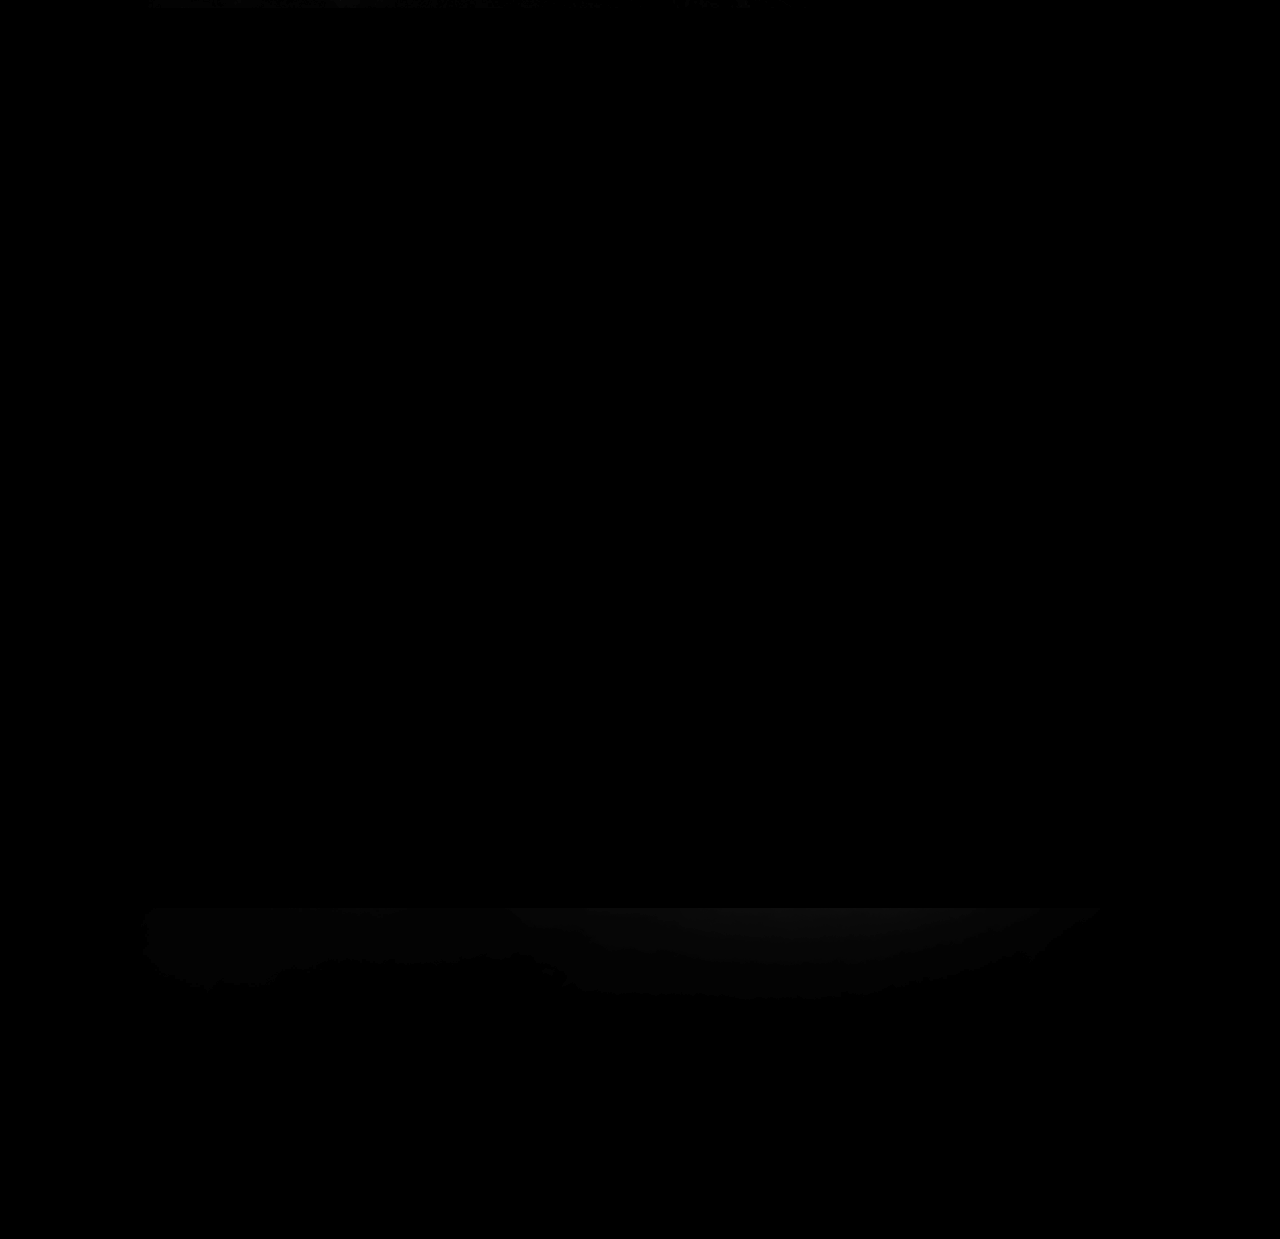
==== commit 9b9343fe: "fegefh" ====
--- a/index.html
+++ b/index.html
@@ -6,11 +6,55 @@
     <meta name="viewport" content="width=device-width, initial-scale=1.0" />
     <title>Paranormal</title>
     <link rel="icon" href="images/icon_paranormal.webp" />
-    <link rel="stylesheet" href="css/style.css" />
+    <link rel="stylesheet" href="css/index.css" />
+    <script src="js/index.js"></script>
   </head>
   <body>
-    <div id="container" class="container">
-      <div id="box" class="box"></div>
+    <audio id="audio" loop src="audio/inicio.mp3"></audio>
+
+    <div id="black-screen" class="black-screen">
+      <div id="simbolo" class="simbolo"></div>
     </div>
+
+
+    <section class="ag-smoke-block">
+      <div class="ag-smoke-1">
+        <img src="images/smoke1.png" />
+      </div>
+      <div class="ag-smoke-1 ag-smoke__delay-1">
+        <img src="images/smoke1.png" />
+      </div>
+      <div class="ag-smoke-1 ag-smoke__delay-2">
+        <img src="images/smoke1.png" />
+      </div>
+      <div class="ag-smoke-2">
+        <img src="images/smoke2.png" />
+      </div>
+      <div class="ag-smoke-2 ag-smoke__delay-1">
+        <img src="images/smoke2.png" />
+      </div>
+      <div class="ag-smoke-2 ag-smoke__delay-2">
+        <img src="images/smoke2.png" />
+      </div>
+      <div class="ag-smoke-3">
+        <img src="images/smoke3.png" />
+      </div>
+      <div class="ag-smoke-3 ag-smoke__delay-1">
+        <img src="images/smoke3.png" />
+      </div>
+      <div class="ag-smoke-3 ag-smoke__delay-2">
+        <img src="images/smoke3.png" />
+      </div>
+      <div class="ag-smoke-4">
+        <img src="images/smoke4.png" />
+      </div>
+      <div class="ag-smoke-4 ag-smoke__delay-1">
+        <img src="images/smoke4.png" />
+      </div>
+      <div class="ag-smoke-4 ag-smoke__delay-2">
+        <img src="images/smoke4.png" />
+      </div>
+      <div class="ag-format-container"></div>
+    </section>
   </body>
 </html>
--- a/css/index.css
+++ b/css/index.css
@@ -0,0 +1,135 @@
+.ag-format-container {
+  width: 1142px;
+  margin: 0 auto;
+}
+
+img {
+  max-width: 100%;
+  filter: grayscale(100%);
+  -webkit-filter: grayscale(100%);
+}
+
+body {
+  background-color: #000;
+  overflow-x: hidden;
+  overflow-y: hidden;
+}
+
+.simbolo {
+  background-image: url("images/simbolo.png");
+  z-index: 10;
+  width: 500px;
+  height: 500px;
+  opacity: 0;
+}
+
+.black-screen {
+  background-color: #000;
+  z-index: 11;
+  width: 100%;
+  height: 100%;
+  position: absolute;
+}
+
+.ag-smoke-block {
+  z-index: 4;
+  position: relative;
+}
+
+.ag-smoke-1 {
+  z-index: -1;
+  position: absolute;
+  top: 0;
+  right: 0;
+  animation: an-smoke-1 6s ease-in-out infinite;
+}
+
+.ag-smoke-2 {
+  width: 57.1em;
+  z-index: -2;
+  top: 7em;
+}
+
+.ag-smoke-2,
+.ag-smoke-3 {
+  position: absolute;
+  left: 0;
+  animation: an-smoke-2 6s ease-in-out infinite;
+}
+
+.ag-smoke-3 {
+  width: 100%;
+  z-index: -4;
+  top: -32em;
+}
+
+.ag-smoke-4 {
+  width: 61.4em;
+  z-index: -3;
+  position: absolute;
+  top: 12em;
+  right: 0;
+  animation: an-smoke-3 6s ease-in-out infinite;
+}
+
+.ag-smoke__delay-1 {
+  animation-delay: 2s;
+}
+
+.ag-smoke__delay-2 {
+  animation-delay: 4s;
+}
+@keyframes an-smoke-1 {
+  0% {
+    opacity: 0;
+    transform: translateY(5%) rotate(0.01deg);
+  }
+  50% {
+    opacity: 0.9;
+  }
+  to {
+    opacity: 0;
+    transform: translateY(0) rotate(0.01deg);
+  }
+}
+@keyframes an-smoke-2 {
+  0% {
+    opacity: 0;
+    transform: translate(-10%, 10%) rotate(0.01deg);
+  }
+  50% {
+    opacity: 0.9;
+  }
+  to {
+    opacity: 0;
+    transform: translateY(5%) rotate(0.01deg);
+  }
+}
+@keyframes an-smoke-3 {
+  0% {
+    opacity: 0;
+    transform: translateY(10%) rotate(0.01deg);
+  }
+  50% {
+    opacity: 0.9;
+  }
+  to {
+    opacity: 0;
+    transform: translate(-10%, 5%) rotate(0.01deg);
+  }
+}
+@media only screen and (max-width: 767px) {
+  .ag-format-container {
+    width: 96%;
+  }
+}
+@media (min-width: 768px) and (max-width: 979px) {
+  .ag-format-container {
+    width: 750px;
+  }
+}
+@media (min-width: 980px) and (max-width: 1161px) {
+  .ag-format-container {
+    width: 960px;
+  }
+}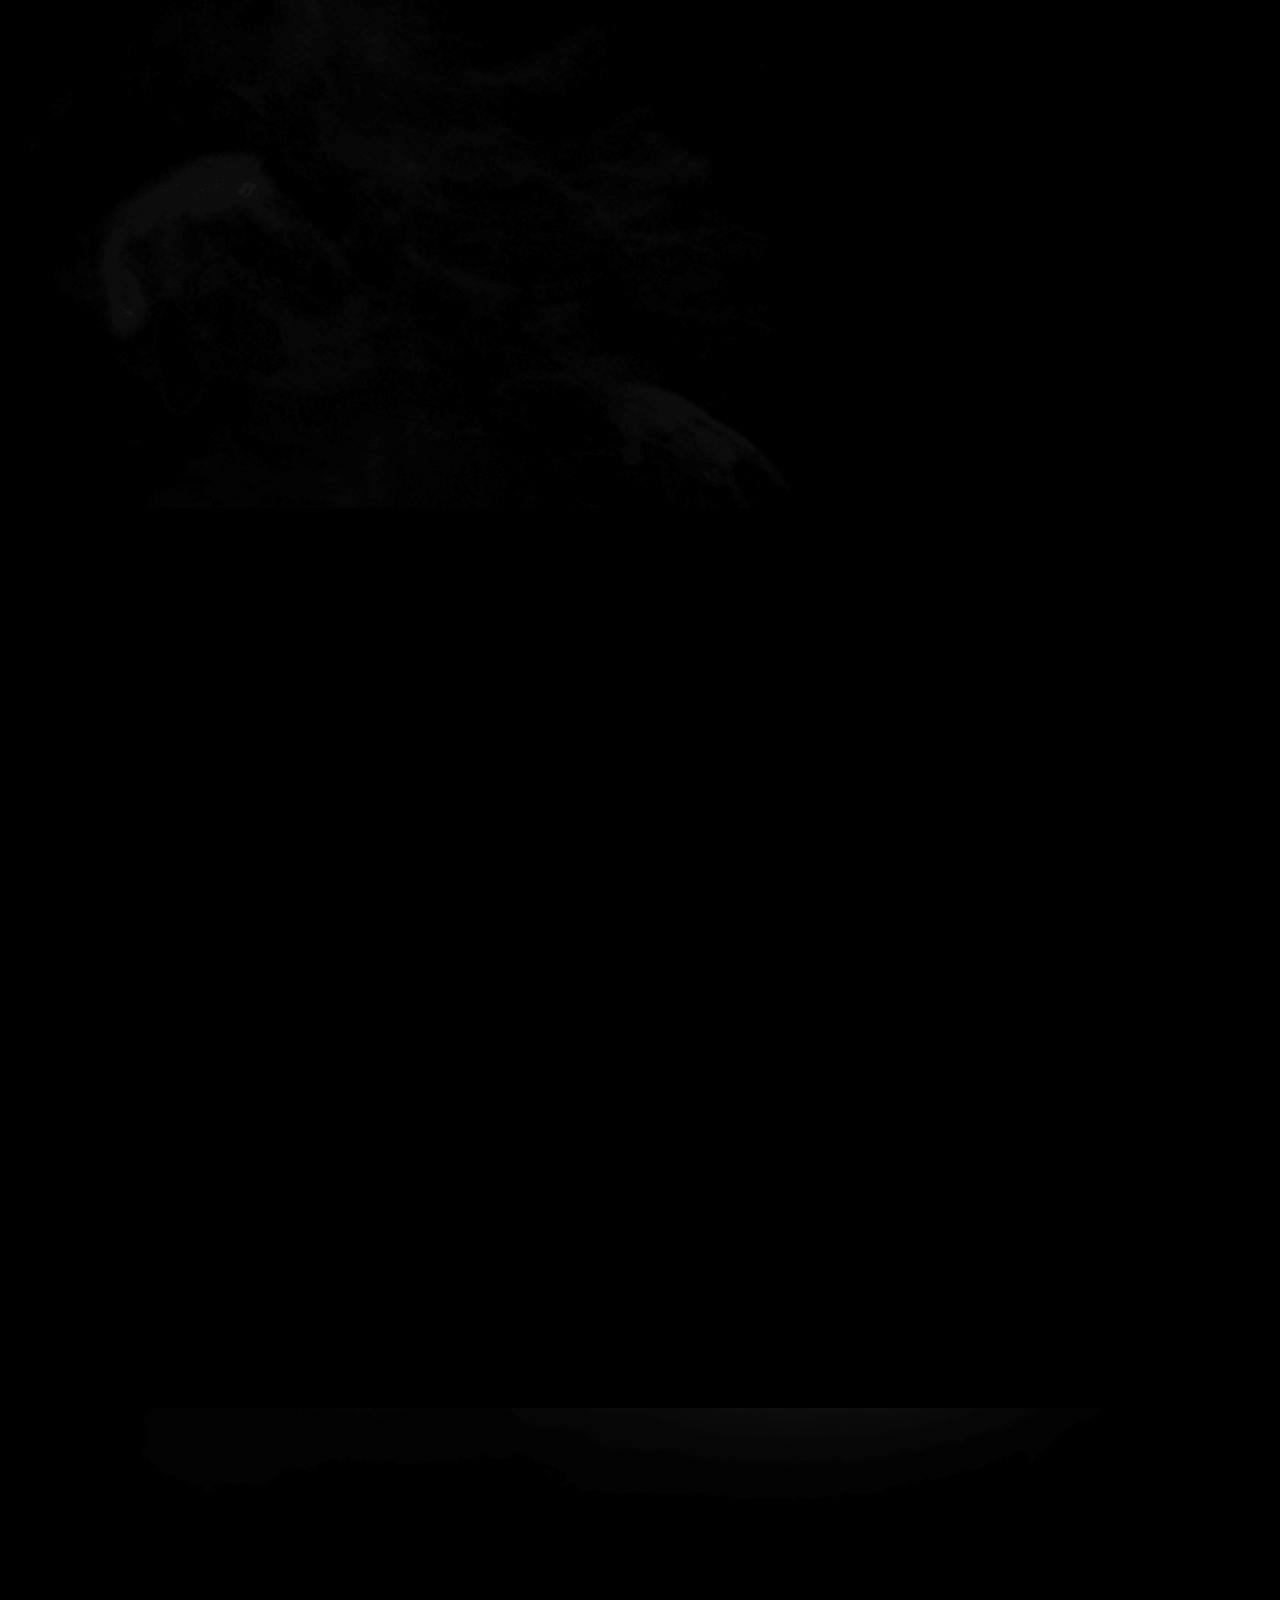
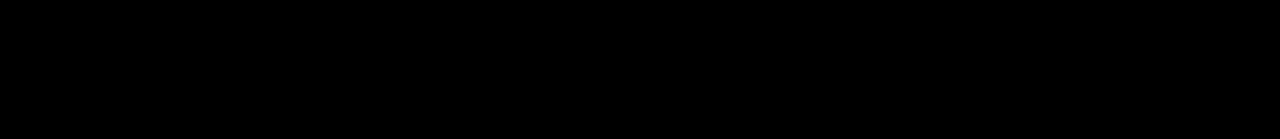
==== commit 3897f00e: "5y35y" ====
--- a/index.html
+++ b/index.html
@@ -7,15 +7,14 @@
     <title>Paranormal</title>
     <link rel="icon" href="images/icon_paranormal.webp" />
     <link rel="stylesheet" href="css/index.css" />
+    <script src="js/fades.js"></script>
     <script src="js/index.js"></script>
   </head>
   <body>
+    
+    <div id="simbolo" class="simbolo"></div>
     <audio id="audio" loop src="audio/inicio.mp3"></audio>
-
-    <div id="black-screen" class="black-screen">
-      <div id="simbolo" class="simbolo"></div>
-    </div>
-
+    <div id="black-screen" class="black-screen"></div>
 
     <section class="ag-smoke-block">
       <div class="ag-smoke-1">
